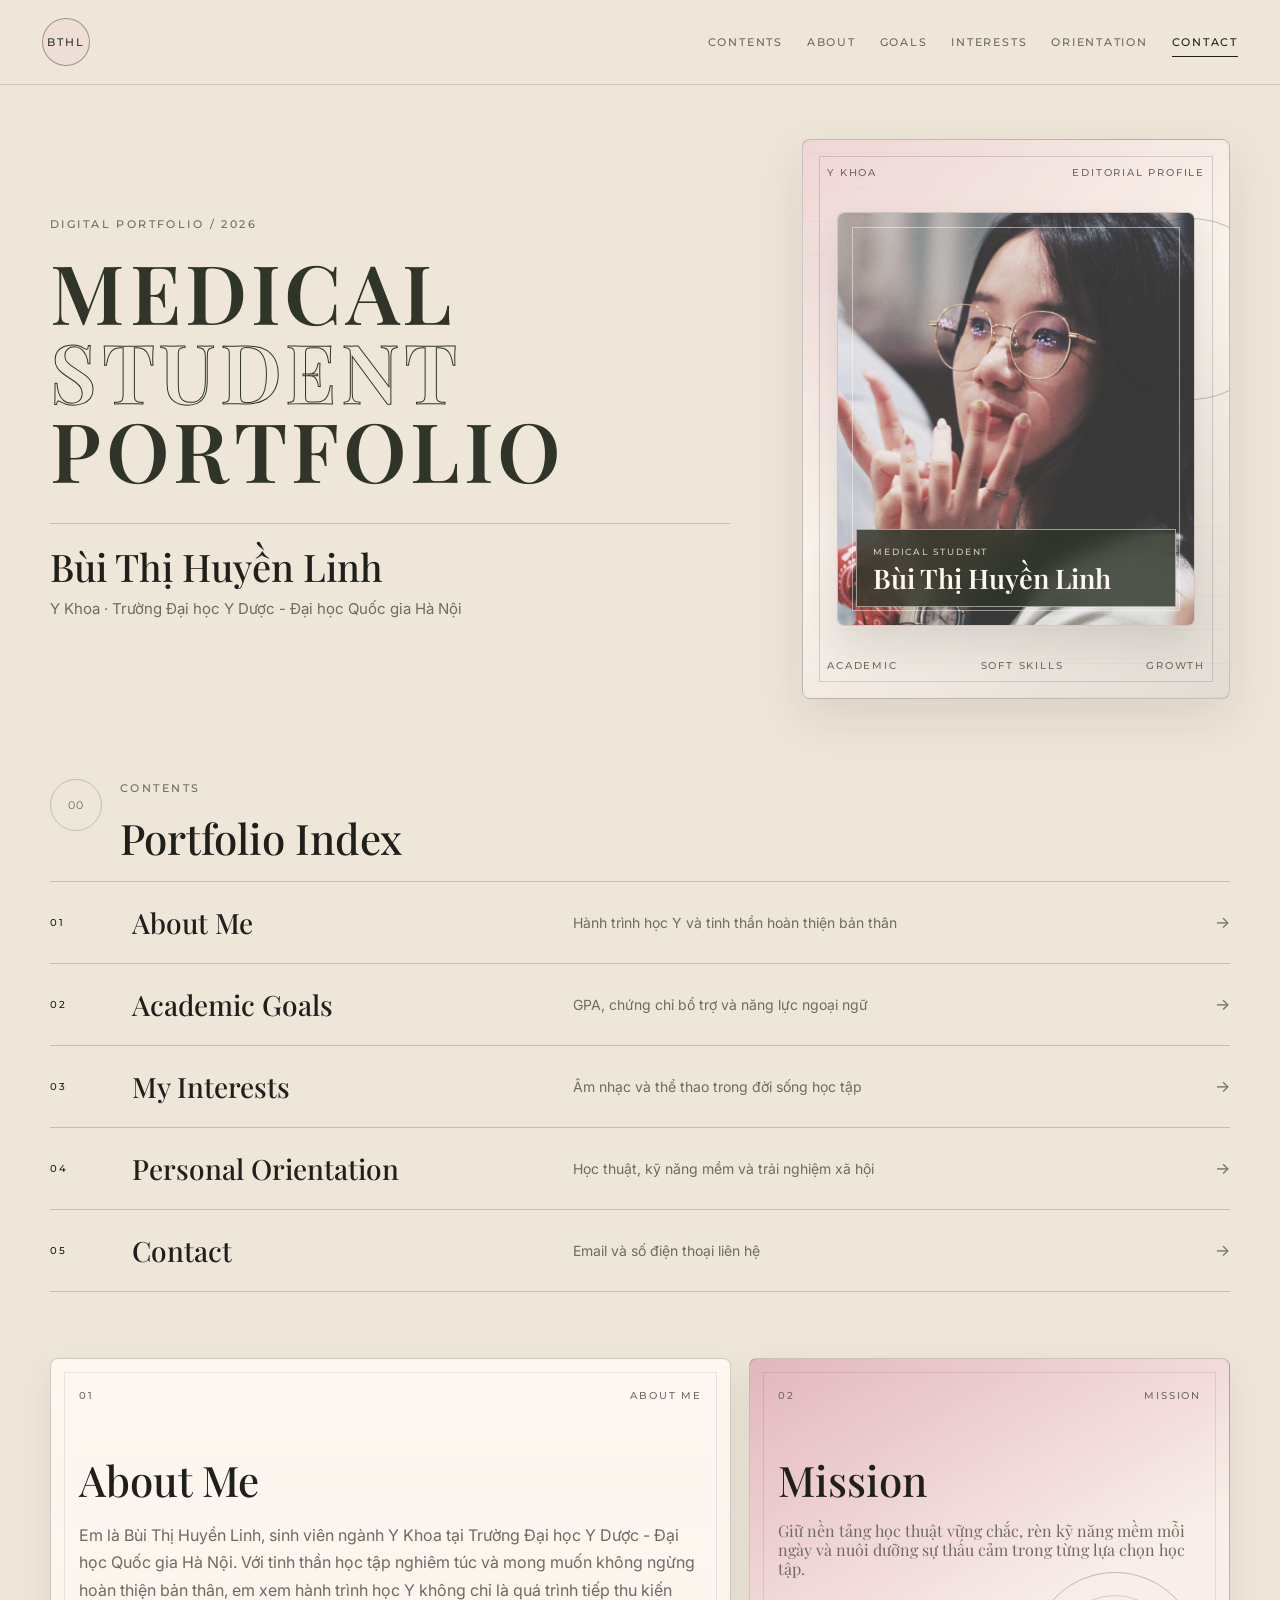
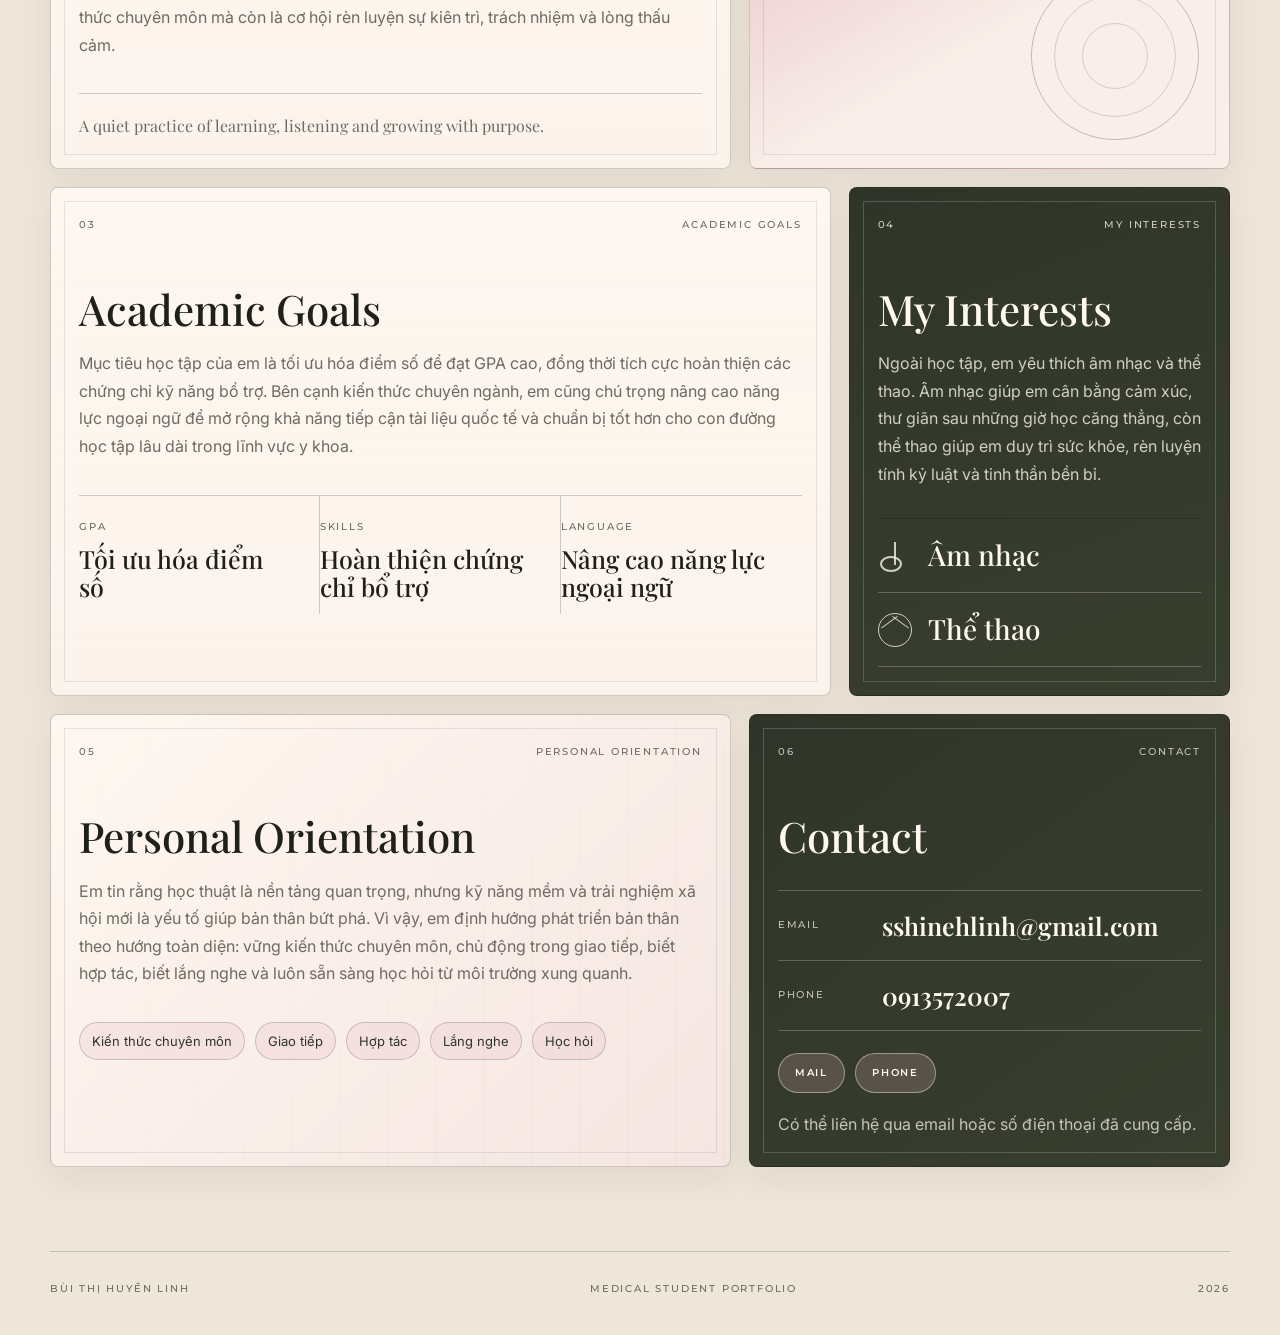
==== index.html @ b2418e61 "Initial portfolio" ====
<!DOCTYPE html>
<html lang="vi">
<head>
  <meta charset="UTF-8">
  <meta name="viewport" content="width=device-width, initial-scale=1.0">
  <meta name="description" content="Digital Portfolio của Bùi Thị Huyền Linh, sinh viên ngành Y Khoa tại Trường Đại học Y Dược - Đại học Quốc gia Hà Nội.">
  <title>Bùi Thị Huyền Linh | Medical Student Portfolio</title>
  <link rel="preconnect" href="https://fonts.googleapis.com">
  <link rel="preconnect" href="https://fonts.gstatic.com" crossorigin>
  <link href="https://fonts.googleapis.com/css2?family=Cormorant+Garamond:wght@400;500;600&family=Inter:wght@300;400;500;600&family=Montserrat:wght@300;400;500;600&family=Playfair+Display:wght@500;600;700&display=swap" rel="stylesheet">
  <link rel="stylesheet" href="style.css">
</head>
<body>
  <div class="progress-bar" id="progressBar" aria-hidden="true"></div>

  <header class="site-header" id="siteHeader">
    <a class="brand-mark" href="#top" aria-label="Về đầu trang">BTHL</a>
    <button class="menu-toggle" type="button" aria-expanded="false" aria-controls="siteNav" aria-label="Mở menu">
      <span></span>
      <span></span>
    </button>
    <nav class="site-nav" id="siteNav" aria-label="Điều hướng chính">
      <a href="#contents">Contents</a>
      <a href="#about">About</a>
      <a href="#goals">Goals</a>
      <a href="#interests">Interests</a>
      <a href="#orientation">Orientation</a>
      <a href="#contact">Contact</a>
    </nav>
  </header>

  <main id="top">
    <section class="hero section-shell" aria-labelledby="heroTitle">
      <div class="hero-copy reveal">
        <p class="eyebrow">Digital Portfolio / 2026</p>
        <h1 class="hero-title" id="heroTitle">
          <span>Medical</span>
          <span class="outline">Student</span>
          <span>Portfolio</span>
        </h1>
        <div class="hero-signature">
          <p>Bùi Thị Huyền Linh</p>
          <span>Y Khoa · Trường Đại học Y Dược - Đại học Quốc gia Hà Nội</span>
        </div>
      </div>

      <div class="hero-visual reveal">
        <div class="visual-frame">
          <div class="visual-topline">
            <span>Y KHOA</span>
            <span>EDITORIAL PROFILE</span>
          </div>
          <div class="avatar-window">
            <img src="./images/avatar-BuiThiHuyenLinh.jpg" alt="Avatar của Bùi Thị Huyền Linh">
            <div class="avatar-caption">
              <span>Medical Student</span>
              <strong>Bùi Thị Huyền Linh</strong>
            </div>
          </div>
          <div class="visual-footer">
            <span>academic</span>
            <span>soft skills</span>
            <span>growth</span>
          </div>
        </div>
      </div>
    </section>

    <section class="section-shell contents-section reveal" id="contents" aria-labelledby="contentsTitle">
      <div class="section-heading">
        <span class="section-number">00</span>
        <div>
          <p class="eyebrow">Contents</p>
          <h2 id="contentsTitle">Portfolio Index</h2>
        </div>
      </div>
      <div class="contents-list">
        <a class="content-row" href="#about">
          <span>01</span>
          <strong>About Me</strong>
          <small>Hành trình học Y và tinh thần hoàn thiện bản thân</small>
          <i aria-hidden="true">→</i>
        </a>
        <a class="content-row" href="#goals">
          <span>02</span>
          <strong>Academic Goals</strong>
          <small>GPA, chứng chỉ bổ trợ và năng lực ngoại ngữ</small>
          <i aria-hidden="true">→</i>
        </a>
        <a class="content-row" href="#interests">
          <span>03</span>
          <strong>My Interests</strong>
          <small>Âm nhạc và thể thao trong đời sống học tập</small>
          <i aria-hidden="true">→</i>
        </a>
        <a class="content-row" href="#orientation">
          <span>04</span>
          <strong>Personal Orientation</strong>
          <small>Học thuật, kỹ năng mềm và trải nghiệm xã hội</small>
          <i aria-hidden="true">→</i>
        </a>
        <a class="content-row" href="#contact">
          <span>05</span>
          <strong>Contact</strong>
          <small>Email và số điện thoại liên hệ</small>
          <i aria-hidden="true">→</i>
        </a>
      </div>
    </section>

    <section class="section-shell portfolio-grid" aria-label="Nội dung portfolio">
      <article class="poster-card span-7 reveal" id="about">
        <div class="card-meta">
          <span>01</span>
          <span>About Me</span>
        </div>
        <h2>About Me</h2>
        <p>Em là Bùi Thị Huyền Linh, sinh viên ngành Y Khoa tại Trường Đại học Y Dược - Đại học Quốc gia Hà Nội. Với tinh thần học tập nghiêm túc và mong muốn không ngừng hoàn thiện bản thân, em xem hành trình học Y không chỉ là quá trình tiếp thu kiến thức chuyên môn mà còn là cơ hội rèn luyện sự kiên trì, trách nhiệm và lòng thấu cảm.</p>
        <div class="fine-line"></div>
        <p class="soft-note">A quiet practice of learning, listening and growing with purpose.</p>
      </article>

      <article class="poster-card span-5 mission-card reveal" id="mission">
        <div class="card-meta">
          <span>02</span>
          <span>Mission</span>
        </div>
        <div class="line-art-circle" aria-hidden="true"></div>
        <h2>Mission</h2>
        <p class="mission-text">Giữ nền tảng học thuật vững chắc, rèn kỹ năng mềm mỗi ngày và nuôi dưỡng sự thấu cảm trong từng lựa chọn học tập.</p>
      </article>

      <article class="poster-card span-8 reveal" id="goals">
        <div class="card-meta">
          <span>03</span>
          <span>Academic Goals</span>
        </div>
        <h2>Academic Goals</h2>
        <p>Mục tiêu học tập của em là tối ưu hóa điểm số để đạt GPA cao, đồng thời tích cực hoàn thiện các chứng chỉ kỹ năng bổ trợ. Bên cạnh kiến thức chuyên ngành, em cũng chú trọng nâng cao năng lực ngoại ngữ để mở rộng khả năng tiếp cận tài liệu quốc tế và chuẩn bị tốt hơn cho con đường học tập lâu dài trong lĩnh vực y khoa.</p>
        <ul class="goal-list" aria-label="Các trọng tâm học tập">
          <li><span>GPA</span><strong>Tối ưu hóa điểm số</strong></li>
          <li><span>Skills</span><strong>Hoàn thiện chứng chỉ bổ trợ</strong></li>
          <li><span>Language</span><strong>Nâng cao năng lực ngoại ngữ</strong></li>
        </ul>
      </article>

      <article class="poster-card span-4 interests-card reveal" id="interests">
        <div class="card-meta">
          <span>04</span>
          <span>My Interests</span>
        </div>
        <h2>My Interests</h2>
        <p>Ngoài học tập, em yêu thích âm nhạc và thể thao. Âm nhạc giúp em cân bằng cảm xúc, thư giãn sau những giờ học căng thẳng, còn thể thao giúp em duy trì sức khỏe, rèn luyện tính kỷ luật và tinh thần bền bỉ.</p>
        <div class="interest-lines">
          <div class="interest-line">
            <span class="music-mark" aria-hidden="true"></span>
            <strong>Âm nhạc</strong>
          </div>
          <div class="interest-line">
            <span class="sport-mark" aria-hidden="true"></span>
            <strong>Thể thao</strong>
          </div>
        </div>
      </article>

      <article class="poster-card span-7 orientation-card reveal" id="orientation">
        <div class="card-meta">
          <span>05</span>
          <span>Personal Orientation</span>
        </div>
        <h2>Personal Orientation</h2>
        <p>Em tin rằng học thuật là nền tảng quan trọng, nhưng kỹ năng mềm và trải nghiệm xã hội mới là yếu tố giúp bản thân bứt phá. Vì vậy, em định hướng phát triển bản thân theo hướng toàn diện: vững kiến thức chuyên môn, chủ động trong giao tiếp, biết hợp tác, biết lắng nghe và luôn sẵn sàng học hỏi từ môi trường xung quanh.</p>
        <div class="orientation-tags" aria-label="Định hướng phát triển">
          <span>Kiến thức chuyên môn</span>
          <span>Giao tiếp</span>
          <span>Hợp tác</span>
          <span>Lắng nghe</span>
          <span>Học hỏi</span>
        </div>
      </article>

      <article class="poster-card span-5 contact-card reveal" id="contact">
        <div class="card-meta">
          <span>06</span>
          <span>Contact</span>
        </div>
        <h2>Contact</h2>
        <div class="contact-list">
          <div>
            <span>Email</span>
            <strong><a href="mailto:sshinehlinh@gmail.com">sshinehlinh@gmail.com</a></strong>
          </div>
          <div>
            <span>Phone</span>
            <strong><a href="tel:0913572007">0913572007</a></strong>
          </div>
        </div>
        <div class="contact-actions" aria-label="Nút liên hệ">
          <a href="mailto:sshinehlinh@gmail.com">Mail</a>
          <a href="tel:0913572007">Phone</a>
        </div>
        <p class="contact-note">Có thể liên hệ qua email hoặc số điện thoại đã cung cấp.</p>
      </article>
    </section>
  </main>

  <footer class="site-footer">
    <span>Bùi Thị Huyền Linh</span>
    <span>Medical Student Portfolio</span>
    <span id="year">2026</span>
  </footer>

  <script src="script.js"></script>
</body>
</html>
---- style.css ----
:root {
  --bg: #efe6da;
  --bg-soft: #f2eadf;
  --card: #fbf3ec;
  --paper: #fff8f1;
  --text: #1f1f1c;
  --muted: #6f6a62;
  --border: rgba(0, 0, 0, 0.18);
  --border-strong: rgba(0, 0, 0, 0.34);
  --pink: #d9a7b0;
  --pink-soft: #e3b6bf;
  --olive: #2f3529;
  --olive-soft: #3a402f;
  --cream-deep: #e6d6c6;
  --shadow: 0 18px 50px rgba(31, 31, 28, 0.1);
  --header-height: 76px;
}

* {
  box-sizing: border-box;
}

html {
  scroll-behavior: smooth;
}

body {
  margin: 0;
  min-width: 320px;
  background: var(--bg);
  color: var(--text);
  font-family: "Inter", Arial, sans-serif;
  line-height: 1.72;
  text-rendering: optimizeLegibility;
}

body.nav-open {
  overflow: hidden;
}

a {
  color: inherit;
  text-decoration: none;
}

button {
  font: inherit;
}

::selection {
  background: rgba(217, 167, 176, 0.42);
}

.progress-bar {
  position: fixed;
  top: 0;
  left: 0;
  z-index: 80;
  width: 0;
  height: 3px;
  background: var(--olive);
  transform-origin: left center;
}

.site-header {
  position: sticky;
  top: 0;
  z-index: 70;
  min-height: var(--header-height);
  display: flex;
  align-items: center;
  justify-content: space-between;
  gap: 24px;
  padding: 18px 42px;
  border-bottom: 1px solid rgba(0, 0, 0, 0.12);
  background: rgba(239, 230, 218, 0.88);
  backdrop-filter: blur(18px);
}

.brand-mark {
  width: 48px;
  height: 48px;
  display: inline-flex;
  align-items: center;
  justify-content: center;
  border: 1px solid var(--border-strong);
  border-radius: 50%;
  color: var(--olive);
  background: rgba(227, 182, 191, 0.18);
  font-family: "Montserrat", Arial, sans-serif;
  font-size: 11px;
  font-weight: 500;
  letter-spacing: 0.16em;
}

.site-nav {
  display: flex;
  align-items: center;
  gap: 24px;
  color: var(--muted);
  font-family: "Montserrat", Arial, sans-serif;
  font-size: 11px;
  font-weight: 500;
  letter-spacing: 0.16em;
  text-transform: uppercase;
}

.site-nav a {
  position: relative;
  padding: 8px 0;
}

.site-nav a::after {
  content: "";
  position: absolute;
  left: 0;
  right: 0;
  bottom: 2px;
  height: 1px;
  background: currentColor;
  transform: scaleX(0);
  transform-origin: right center;
  transition: transform 180ms ease;
}

.site-nav a:hover,
.site-nav a.is-active {
  color: var(--text);
}

.site-nav a:hover::after,
.site-nav a.is-active::after {
  transform: scaleX(1);
  transform-origin: left center;
}

.menu-toggle {
  display: none;
  width: 44px;
  height: 44px;
  align-items: center;
  justify-content: center;
  flex-direction: column;
  gap: 7px;
  border: 1px solid var(--border);
  border-radius: 50%;
  background: rgba(251, 243, 236, 0.78);
  color: var(--text);
  cursor: pointer;
}

.menu-toggle span {
  width: 18px;
  height: 1px;
  background: currentColor;
  transition: transform 180ms ease;
}

.menu-toggle[aria-expanded="true"] span:first-child {
  transform: translateY(4px) rotate(38deg);
}

.menu-toggle[aria-expanded="true"] span:last-child {
  transform: translateY(-4px) rotate(-38deg);
}

.section-shell {
  width: min(1180px, calc(100% - 48px));
  margin: 0 auto;
}

.hero {
  display: grid;
  grid-template-columns: minmax(0, 1.05fr) minmax(320px, 0.62fr);
  gap: 28px;
  align-items: center;
  padding: 54px 0 46px;
}

.hero-copy {
  min-width: 0;
}

.eyebrow {
  margin: 0 0 18px;
  color: var(--muted);
  font-family: "Montserrat", Arial, sans-serif;
  font-size: 11px;
  font-weight: 500;
  letter-spacing: 0.22em;
  text-transform: uppercase;
}

.hero-title {
  margin: 0;
  max-width: 850px;
  font-family: "Playfair Display", "Cormorant Garamond", Georgia, serif;
  font-size: 82px;
  font-weight: 600;
  line-height: 0.96;
  letter-spacing: 0.055em;
  text-transform: uppercase;
  color: var(--olive);
}

.hero-title span {
  display: block;
}

.hero-title .outline {
  color: transparent;
  -webkit-text-stroke: 1px var(--olive);
  text-stroke: 1px var(--olive);
}

.hero-signature {
  width: min(680px, 100%);
  margin-top: 34px;
  padding-top: 22px;
  border-top: 1px solid var(--border);
}

.hero-signature p {
  margin: 0 0 7px;
  font-family: "Playfair Display", "Cormorant Garamond", Georgia, serif;
  font-size: 38px;
  font-weight: 500;
  line-height: 1.12;
}

.hero-signature span {
  color: var(--muted);
  font-size: 15px;
}

.hero-visual {
  min-width: 0;
}

.visual-frame {
  position: relative;
  min-height: 560px;
  overflow: hidden;
  border: 1px solid var(--border);
  border-radius: 8px;
  background:
    linear-gradient(145deg, rgba(217, 167, 176, 0.38), rgba(251, 243, 236, 0.78) 48%, rgba(47, 53, 41, 0.12)),
    repeating-linear-gradient(0deg, rgba(31, 31, 28, 0.035), rgba(31, 31, 28, 0.035) 1px, transparent 1px, transparent 34px),
    var(--card);
  box-shadow: var(--shadow);
  transition: transform 220ms ease, box-shadow 220ms ease;
}

.visual-frame::before {
  content: "";
  position: absolute;
  inset: 16px;
  border: 1px solid rgba(31, 31, 28, 0.16);
  pointer-events: none;
}

.visual-frame::after {
  content: "";
  position: absolute;
  width: 180px;
  height: 180px;
  right: -52px;
  top: 78px;
  border: 1px solid rgba(47, 53, 41, 0.28);
  border-radius: 50%;
  pointer-events: none;
}

.visual-frame:hover {
  transform: translateY(-3px);
  box-shadow: 0 22px 58px rgba(38, 38, 38, 0.11);
}

.visual-topline,
.visual-footer {
  position: absolute;
  left: 24px;
  right: 24px;
  z-index: 2;
  display: flex;
  justify-content: space-between;
  gap: 16px;
  color: var(--muted);
  font-family: "Montserrat", Arial, sans-serif;
  font-size: 10px;
  font-weight: 500;
  letter-spacing: 0.18em;
  text-transform: uppercase;
}

.visual-topline {
  top: 24px;
}

.visual-footer {
  bottom: 24px;
}

.avatar-window {
  position: absolute;
  inset: 72px 34px;
  overflow: hidden;
  border: 1px solid var(--border);
  border-radius: 7px;
  background:
    linear-gradient(135deg, rgba(255, 248, 241, 0.94), rgba(227, 182, 191, 0.22)),
    var(--paper);
  box-shadow: 0 18px 40px rgba(31, 31, 28, 0.12);
}

.avatar-window::before {
  content: "";
  position: absolute;
  inset: 14px;
  z-index: 2;
  border: 1px solid rgba(255, 248, 241, 0.5);
  pointer-events: none;
}

.avatar-window img {
  position: absolute;
  inset: 0;
  width: 100%;
  height: 100%;
  object-fit: cover;
  filter: saturate(0.9) contrast(0.98);
  transform: scale(1.01);
  transition: transform 420ms ease, filter 420ms ease;
}

.visual-frame:hover .avatar-window img {
  transform: scale(1.045);
  filter: saturate(0.98) contrast(1);
}

.avatar-caption {
  position: absolute;
  left: 18px;
  right: 18px;
  bottom: 18px;
  z-index: 3;
  display: grid;
  gap: 4px;
  padding: 14px 16px;
  border: 1px solid rgba(255, 248, 241, 0.52);
  background: rgba(47, 53, 41, 0.82);
  color: var(--paper);
  backdrop-filter: blur(10px);
}

.avatar-caption span {
  font-family: "Montserrat", Arial, sans-serif;
  font-size: 9px;
  font-weight: 500;
  letter-spacing: 0.2em;
  text-transform: uppercase;
  color: rgba(255, 248, 241, 0.76);
}

.avatar-caption strong {
  font-family: "Playfair Display", "Cormorant Garamond", Georgia, serif;
  font-size: 27px;
  font-weight: 600;
  line-height: 1.05;
}

.contents-section {
  padding: 34px 0 18px;
}

.section-heading {
  display: flex;
  align-items: flex-start;
  gap: 18px;
  margin-bottom: 20px;
}

.section-number {
  display: inline-flex;
  width: 52px;
  height: 52px;
  align-items: center;
  justify-content: center;
  border: 1px solid var(--border);
  border-radius: 50%;
  color: var(--muted);
  font-family: "Montserrat", Arial, sans-serif;
  font-size: 11px;
  letter-spacing: 0.12em;
}

.section-heading h2,
.poster-card h2 {
  margin: 0;
  font-family: "Playfair Display", "Cormorant Garamond", Georgia, serif;
  font-size: 42px;
  font-weight: 500;
  line-height: 1.08;
}

.contents-list {
  display: grid;
  border-top: 1px solid var(--border);
}

.content-row {
  display: grid;
  grid-template-columns: 64px minmax(160px, 0.7fr) minmax(0, 1fr) 34px;
  gap: 18px;
  align-items: center;
  min-height: 82px;
  padding: 18px 0;
  border-bottom: 1px solid var(--border);
  transition: padding-left 180ms ease, color 180ms ease;
}

.content-row:hover {
  padding-left: 8px;
  color: var(--muted);
}

.content-row span,
.card-meta,
.goal-list span,
.contact-list span {
  font-family: "Montserrat", Arial, sans-serif;
  font-size: 10px;
  font-weight: 500;
  letter-spacing: 0.18em;
  text-transform: uppercase;
}

.content-row strong {
  font-family: "Playfair Display", "Cormorant Garamond", Georgia, serif;
  font-size: 28px;
  font-weight: 500;
  line-height: 1.05;
}

.content-row small {
  color: var(--muted);
  font-size: 14px;
}

.content-row i {
  font-style: normal;
  color: var(--muted);
  text-align: right;
}

.portfolio-grid {
  display: grid;
  grid-template-columns: repeat(12, minmax(0, 1fr));
  gap: 18px;
  padding: 48px 0 84px;
}

.poster-card {
  position: relative;
  min-width: 0;
  min-height: 410px;
  padding: 28px;
  overflow: hidden;
  border: 1px solid var(--border);
  border-radius: 8px;
  background:
    linear-gradient(180deg, rgba(255, 248, 241, 0.82), rgba(251, 243, 236, 0.96)),
    var(--card);
  box-shadow: 0 12px 34px rgba(31, 31, 28, 0.07);
  transition: transform 220ms ease, box-shadow 220ms ease, border-color 220ms ease;
}

.poster-card:hover {
  transform: translateY(-3px);
  border-color: var(--border-strong);
  box-shadow: var(--shadow);
}

.poster-card::before {
  content: "";
  position: absolute;
  inset: 13px;
  border: 1px solid rgba(0, 0, 0, 0.09);
  pointer-events: none;
}

.span-4 {
  grid-column: span 4;
}

.span-5 {
  grid-column: span 5;
}

.span-7 {
  grid-column: span 7;
}

.span-8 {
  grid-column: span 8;
}

.card-meta {
  position: relative;
  z-index: 1;
  display: flex;
  justify-content: space-between;
  gap: 16px;
  margin-bottom: 54px;
  color: var(--muted);
}

.poster-card h2,
.poster-card p,
.poster-card ul,
.poster-card .interest-lines,
.poster-card .contact-list,
.poster-card .orientation-tags,
.poster-card .fine-line,
.poster-card .soft-note {
  position: relative;
  z-index: 1;
}

.poster-card p {
  max-width: 760px;
  margin: 18px 0 0;
  color: var(--muted);
  font-size: 16px;
}

.fine-line {
  width: 100%;
  height: 1px;
  margin: 34px 0 0;
  background: var(--border);
}

.soft-note {
  font-family: "Playfair Display", "Cormorant Garamond", Georgia, serif;
  font-size: 28px;
  color: var(--text);
}

.mission-card {
  background:
    linear-gradient(150deg, rgba(227, 182, 191, 0.68), rgba(251, 243, 236, 0.92) 62%),
    var(--pink-soft);
}

.mission-text {
  font-family: "Playfair Display", "Cormorant Garamond", Georgia, serif;
  font-size: 33px;
  line-height: 1.18;
  color: var(--text);
}

.line-art-circle {
  position: absolute;
  right: 30px;
  bottom: 28px;
  width: 168px;
  height: 168px;
  border: 1px solid rgba(47, 53, 41, 0.28);
  border-radius: 50%;
}

.line-art-circle::before,
.line-art-circle::after {
  content: "";
  position: absolute;
  border: 1px solid rgba(47, 53, 41, 0.18);
  border-radius: 50%;
}

.line-art-circle::before {
  inset: 22px;
}

.line-art-circle::after {
  inset: 50px;
}

.goal-list {
  display: grid;
  grid-template-columns: repeat(3, minmax(0, 1fr));
  gap: 0;
  margin: 34px 0 0;
  padding: 0;
  border-top: 1px solid var(--border);
  list-style: none;
}

.goal-list li {
  min-height: 118px;
  padding: 22px 18px 10px 0;
  border-right: 1px solid var(--border);
}

.goal-list li:last-child {
  border-right: 0;
}

.goal-list span {
  display: block;
  margin-bottom: 10px;
  color: var(--muted);
}

.goal-list strong {
  display: block;
  max-width: 210px;
  font-family: "Playfair Display", "Cormorant Garamond", Georgia, serif;
  font-size: 25px;
  font-weight: 500;
  line-height: 1.12;
}

.interests-card {
  background:
    linear-gradient(160deg, rgba(47, 53, 41, 0.94), rgba(58, 64, 47, 0.86)),
    var(--olive);
  color: var(--paper);
}

.interests-card .card-meta,
.interests-card p,
.interests-card .interest-line {
  color: rgba(255, 248, 241, 0.78);
}

.interests-card h2,
.interests-card .interest-line strong {
  color: var(--paper);
}

.interests-card::before,
.contact-card::before {
  border-color: rgba(255, 248, 241, 0.18);
}

.interest-lines {
  margin-top: 30px;
  border-top: 1px solid var(--border);
}

.interest-line {
  min-height: 74px;
  display: flex;
  align-items: center;
  gap: 16px;
  border-bottom: 1px solid rgba(255, 248, 241, 0.24);
}

.interest-line strong {
  font-family: "Playfair Display", "Cormorant Garamond", Georgia, serif;
  font-size: 28px;
  font-weight: 500;
}

.music-mark,
.sport-mark {
  position: relative;
  flex: 0 0 auto;
  width: 34px;
  height: 34px;
}

.music-mark::before {
  content: "";
  position: absolute;
  left: 16px;
  top: 3px;
  width: 2px;
  height: 23px;
  background: currentColor;
}

.music-mark::after {
  content: "";
  position: absolute;
  left: 2px;
  bottom: 1px;
  width: 18px;
  height: 12px;
  border: 2px solid currentColor;
  border-radius: 50%;
}

.sport-mark {
  border: 1px solid currentColor;
  border-radius: 50%;
}

.sport-mark::before,
.sport-mark::after {
  content: "";
  position: absolute;
  inset: 6px;
  border-top: 1px solid currentColor;
  transform: rotate(36deg);
}

.sport-mark::after {
  transform: rotate(-36deg);
}

.orientation-card {
  background:
    linear-gradient(135deg, rgba(255, 248, 241, 0.88), rgba(217, 167, 176, 0.18)),
    repeating-linear-gradient(90deg, rgba(31, 31, 28, 0.03), rgba(31, 31, 28, 0.03) 1px, transparent 1px, transparent 48px),
    var(--card);
}

.orientation-tags {
  display: flex;
  flex-wrap: wrap;
  gap: 10px;
  margin-top: 34px;
}

.orientation-tags span {
  display: inline-flex;
  min-height: 38px;
  align-items: center;
  padding: 7px 12px;
  border: 1px solid var(--border);
  border-radius: 999px;
  color: var(--olive);
  font-size: 13px;
  background: rgba(227, 182, 191, 0.22);
}

.contact-card {
  min-height: 330px;
  background:
    linear-gradient(145deg, rgba(47, 53, 41, 0.96), rgba(58, 64, 47, 0.88)),
    var(--olive);
  color: var(--paper);
}

.contact-list {
  margin-top: 30px;
  border-top: 1px solid rgba(255, 248, 241, 0.24);
}

.contact-list div {
  display: grid;
  grid-template-columns: 90px minmax(0, 1fr);
  gap: 14px;
  align-items: center;
  min-height: 70px;
  border-bottom: 1px solid rgba(255, 248, 241, 0.24);
}

.contact-card .card-meta,
.contact-list span,
.contact-card p {
  color: rgba(255, 248, 241, 0.72);
}

.contact-card h2,
.contact-list strong {
  color: var(--paper);
}

.contact-list strong {
  overflow-wrap: anywhere;
  font-family: "Playfair Display", "Cormorant Garamond", Georgia, serif;
  font-size: 25px;
  font-weight: 600;
}

.contact-list a:hover {
  color: var(--pink-soft);
}

.contact-actions {
  position: relative;
  z-index: 1;
  display: flex;
  flex-wrap: wrap;
  gap: 10px;
  margin-top: 22px;
}

.contact-actions a {
  min-height: 40px;
  display: inline-flex;
  align-items: center;
  justify-content: center;
  padding: 9px 16px;
  border: 1px solid rgba(255, 248, 241, 0.42);
  border-radius: 999px;
  background: rgba(217, 167, 176, 0.22);
  color: var(--paper);
  font-family: "Montserrat", Arial, sans-serif;
  font-size: 10px;
  font-weight: 600;
  letter-spacing: 0.18em;
  text-transform: uppercase;
  transition: transform 180ms ease, background 180ms ease;
}

.contact-actions a:hover {
  transform: translateY(-2px);
  background: rgba(217, 167, 176, 0.38);
}

.contact-note {
  font-size: 14px;
}

.site-footer {
  width: min(1180px, calc(100% - 48px));
  margin: 0 auto;
  padding: 28px 0 38px;
  display: flex;
  justify-content: space-between;
  gap: 18px;
  border-top: 1px solid var(--border);
  color: var(--muted);
  font-family: "Montserrat", Arial, sans-serif;
  font-size: 10px;
  font-weight: 500;
  letter-spacing: 0.18em;
  text-transform: uppercase;
}

.reveal {
  opacity: 1;
  transform: none;
}

.reveal.is-visible {
  opacity: 1;
  transform: translateY(0);
  transition: opacity 520ms ease, transform 520ms ease;
}

@media (max-width: 1040px) {
  .site-header {
    padding: 16px 28px;
  }

  .site-nav {
    gap: 16px;
    font-size: 10px;
  }

  .hero {
    grid-template-columns: 1fr;
    min-height: auto;
    padding-top: 44px;
  }

  .hero-title {
    font-size: 64px;
    letter-spacing: 0.13em;
  }

  .visual-frame {
    min-height: 430px;
  }

  .avatar-window {
    inset: 66px 28px;
  }

  .span-4,
  .span-5,
  .span-7,
  .span-8 {
    grid-column: span 12;
  }
}

@media (max-width: 780px) {
  :root {
    --header-height: 70px;
  }

  body {
    background-size: 48px 48px, 48px 48px, auto;
  }

  .site-header {
    padding: 13px 20px;
  }

  .menu-toggle {
    display: inline-flex;
  }

  .site-nav {
    position: fixed;
    top: var(--header-height);
    left: 16px;
    right: 16px;
    display: grid;
    gap: 0;
    padding: 10px 18px;
    border: 1px solid var(--border);
    border-radius: 6px;
    background: rgba(250, 248, 242, 0.98);
    box-shadow: var(--shadow);
    opacity: 0;
    pointer-events: none;
    transform: translateY(-8px);
    transition: opacity 180ms ease, transform 180ms ease;
  }

  .site-nav.is-open {
    opacity: 1;
    pointer-events: auto;
    transform: translateY(0);
  }

  .site-nav a {
    padding: 14px 0;
    border-bottom: 1px solid rgba(0, 0, 0, 0.1);
  }

  .site-nav a:last-child {
    border-bottom: 0;
  }

  .section-shell,
  .site-footer {
    width: min(100% - 32px, 680px);
  }

  .hero {
    padding: 34px 0 34px;
  }

  .hero-title {
    font-size: 46px;
    line-height: 1.02;
    letter-spacing: 0.1em;
  }

  .hero-signature p {
    font-size: 31px;
  }

  .hero-signature span {
    font-size: 14px;
  }

  .visual-frame {
    min-height: 390px;
  }

  .visual-topline,
  .visual-footer {
    left: 18px;
    right: 18px;
    font-size: 9px;
  }

  .avatar-window {
    inset: 62px 18px;
  }

  .content-row {
    grid-template-columns: 48px minmax(0, 1fr) 28px;
    gap: 12px;
  }

  .content-row small {
    grid-column: 2 / 4;
  }

  .portfolio-grid {
    padding: 34px 0 64px;
  }

  .poster-card {
    min-height: auto;
    padding: 24px;
  }

  .card-meta {
    margin-bottom: 38px;
  }

  .section-heading h2,
  .poster-card h2 {
    font-size: 36px;
  }

  .mission-text {
    font-size: 29px;
  }

  .goal-list {
    grid-template-columns: 1fr;
  }

  .goal-list li {
    min-height: 94px;
    border-right: 0;
    border-bottom: 1px solid var(--border);
  }

  .goal-list li:last-child {
    border-bottom: 0;
  }

  .site-footer {
    flex-direction: column;
  }
}

@media (max-width: 430px) {
  .brand-mark {
    width: 44px;
    height: 44px;
    font-size: 10px;
  }

  .hero-title {
    font-size: 34px;
    letter-spacing: 0.08em;
  }

  .hero-signature p {
    font-size: 27px;
  }

  .visual-frame {
    min-height: 330px;
  }

  .visual-footer {
    flex-wrap: wrap;
  }

  .avatar-window {
    inset: 58px 14px;
  }

  .section-heading {
    gap: 12px;
  }

  .section-number {
    width: 44px;
    height: 44px;
    font-size: 10px;
  }

  .content-row strong {
    font-size: 25px;
  }

  .poster-card p {
    font-size: 15px;
  }

  .contact-list div {
    grid-template-columns: 1fr;
    gap: 4px;
    padding: 12px 0;
  }
}

@media (prefers-reduced-motion: reduce) {
  html {
    scroll-behavior: auto;
  }

  *,
  *::before,
  *::after {
    transition-duration: 0.01ms !important;
    animation-duration: 0.01ms !important;
    animation-iteration-count: 1 !important;
  }

  .reveal {
    opacity: 1;
    transform: none;
  }
}
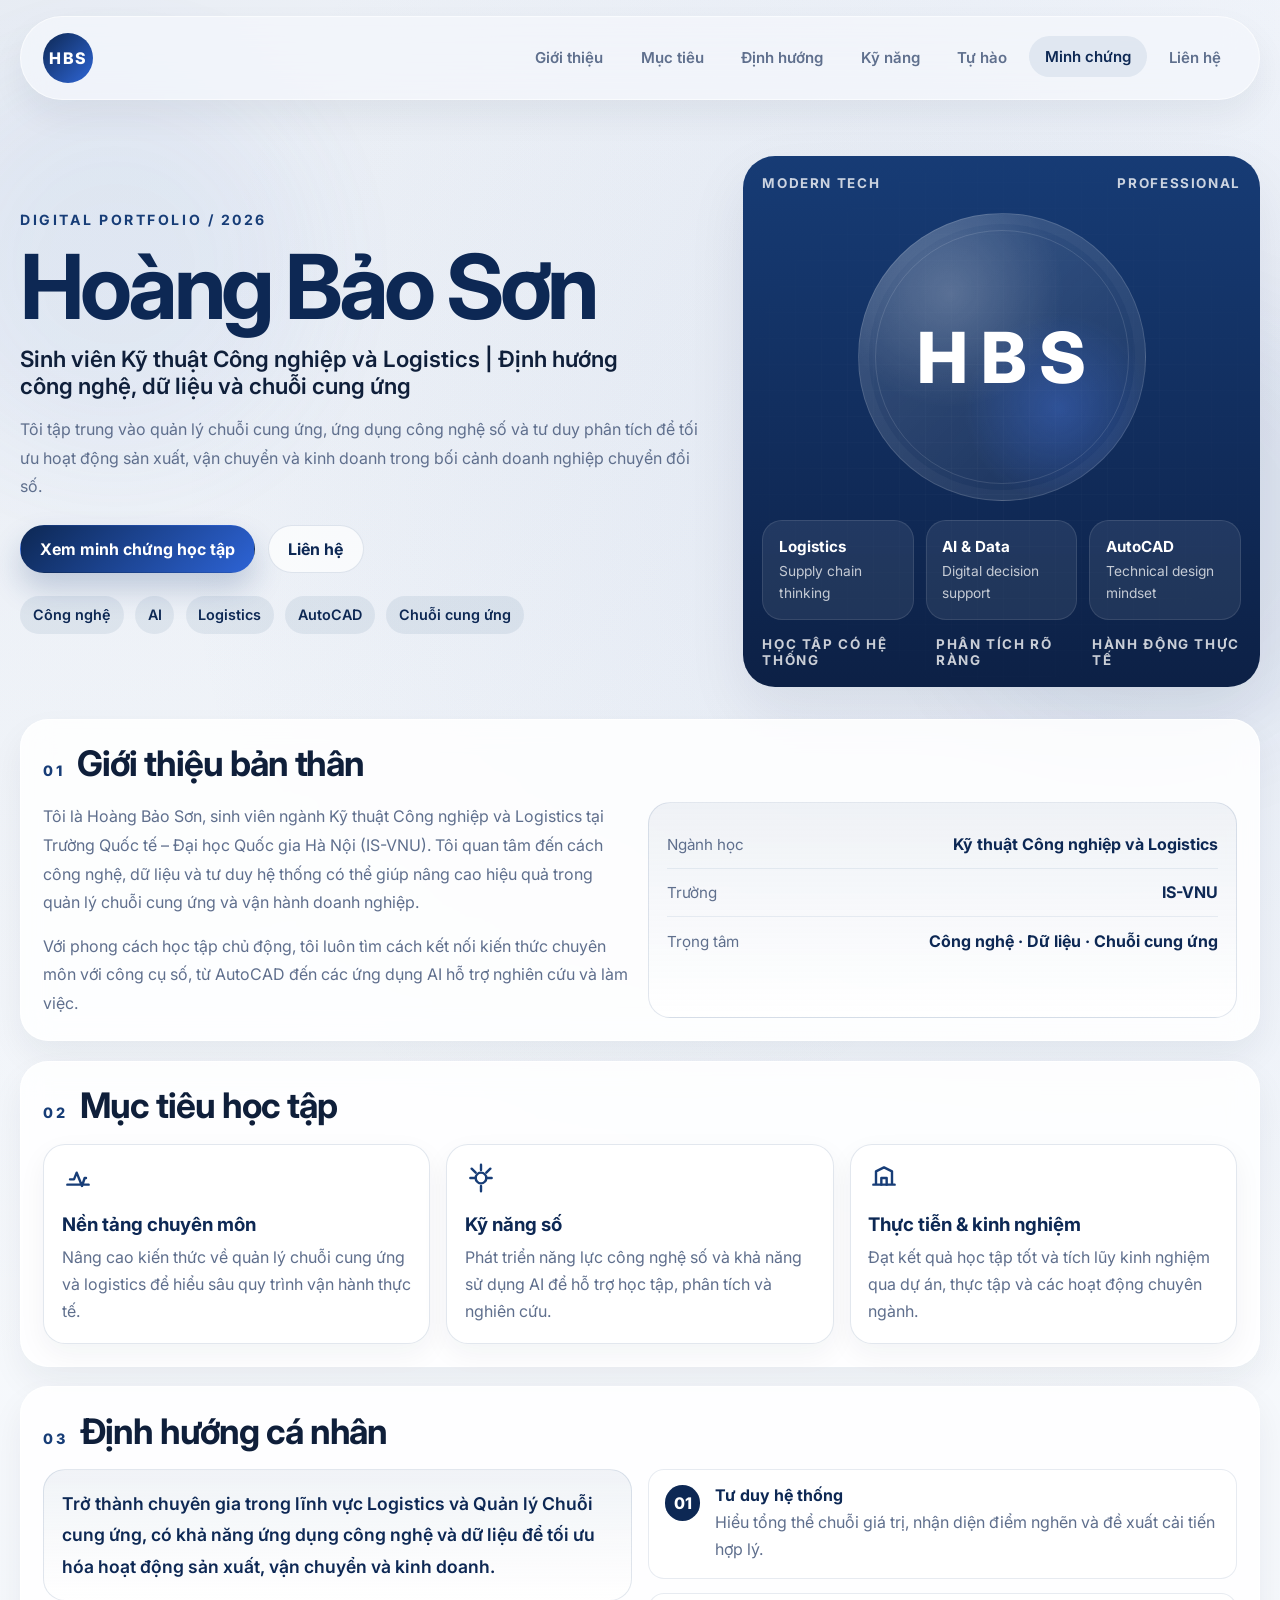
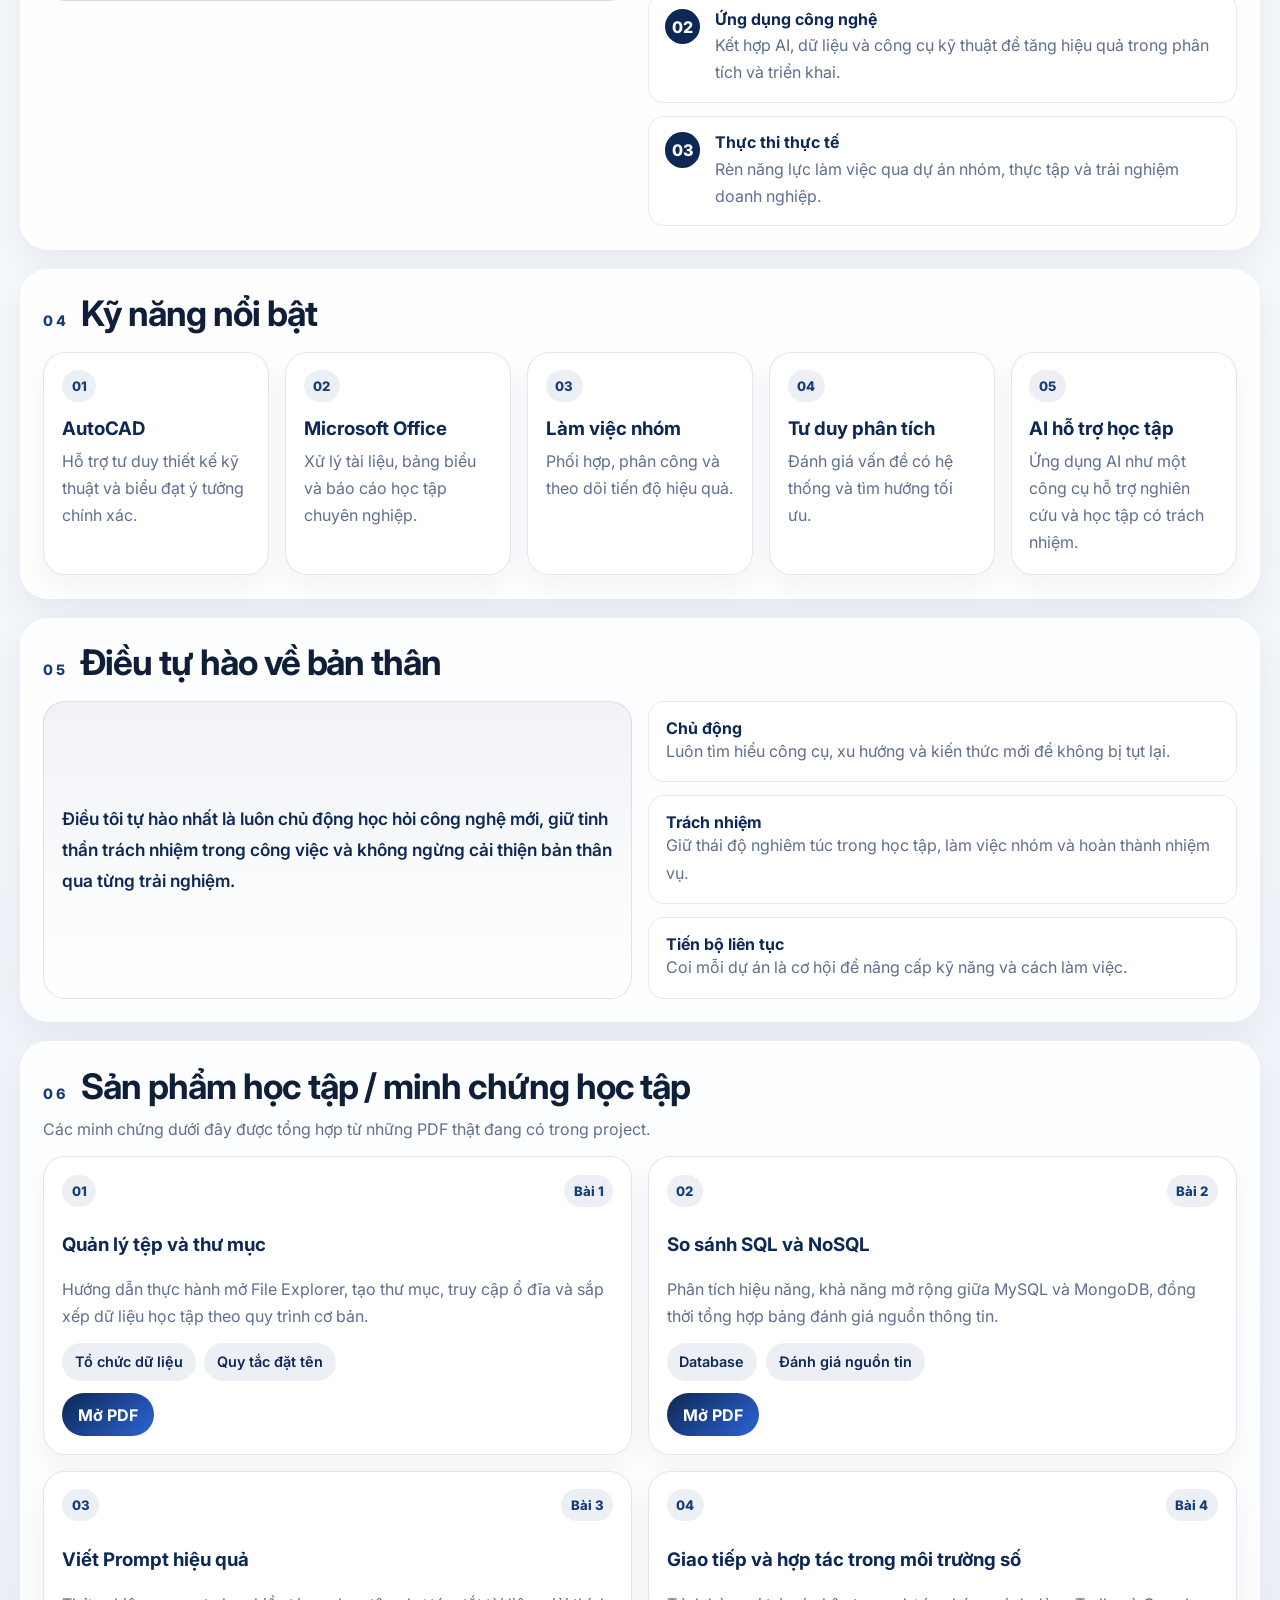
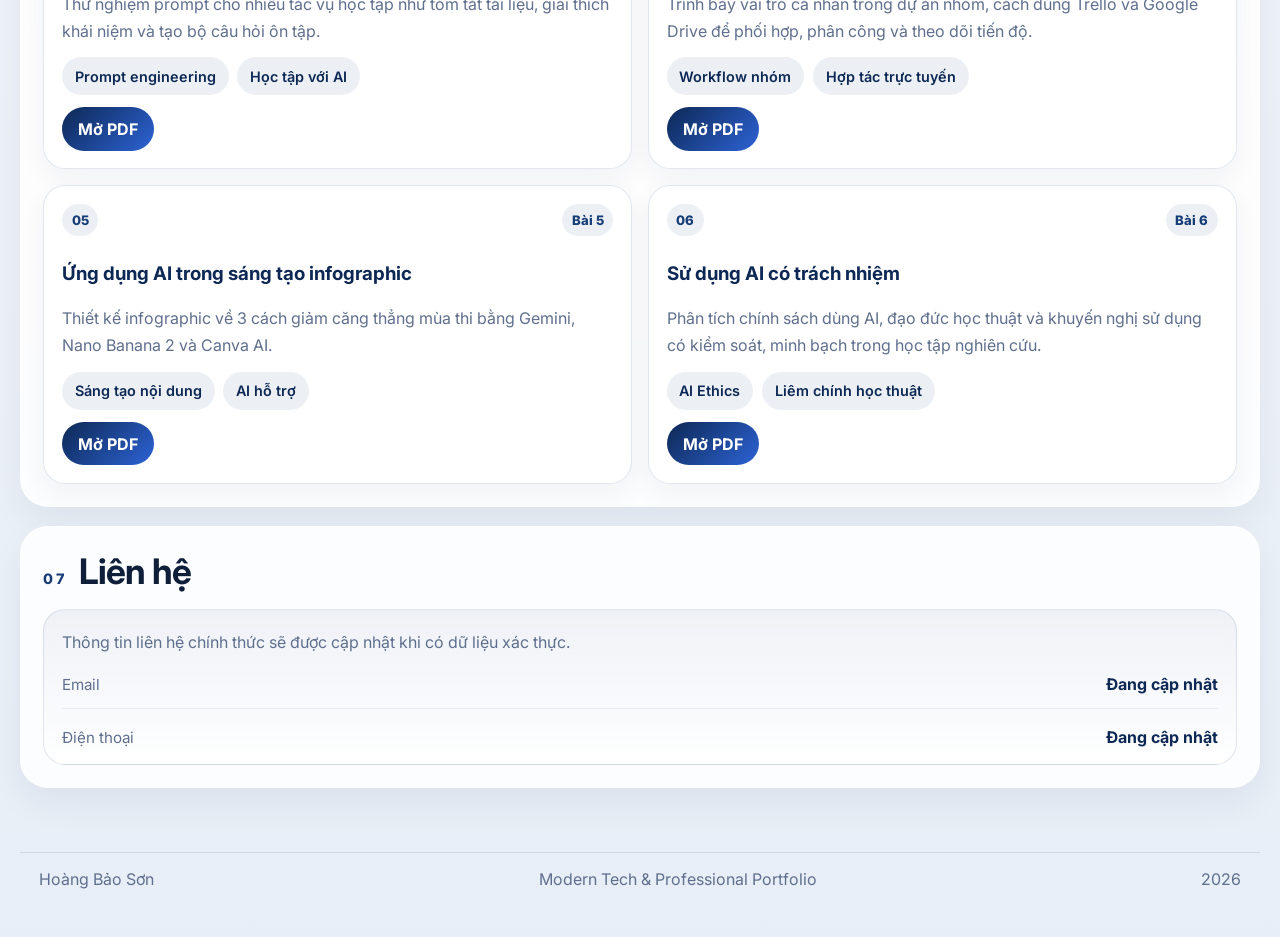
==== commit cd76c610: "Update portfolio for Hoang Son Co-authored-by: Copilot <223556219+Copilot@users.noreply.github.com>" ====
--- a/index.html
+++ b/index.html
@@ -3,29 +3,32 @@
 <head>
   <meta charset="UTF-8">
   <meta name="viewport" content="width=device-width, initial-scale=1.0">
-  <meta name="description" content="Digital Portfolio của Bùi Thị Huyền Linh, sinh viên ngành Y Khoa tại Trường Đại học Y Dược - Đại học Quốc gia Hà Nội.">
-  <title>Bùi Thị Huyền Linh | Medical Student Portfolio</title>
+  <meta name="description" content="Portfolio cá nhân của Hoàng Bảo Sơn, sinh viên Kỹ thuật Công nghiệp và Logistics tại Trường Quốc tế – Đại học Quốc gia Hà Nội (IS-VNU).">
+  <title>Hoàng Bảo Sơn | Modern Tech Portfolio</title>
   <link rel="preconnect" href="https://fonts.googleapis.com">
   <link rel="preconnect" href="https://fonts.gstatic.com" crossorigin>
-  <link href="https://fonts.googleapis.com/css2?family=Cormorant+Garamond:wght@400;500;600&family=Inter:wght@300;400;500;600&family=Montserrat:wght@300;400;500;600&family=Playfair+Display:wght@500;600;700&display=swap" rel="stylesheet">
+  <link href="https://fonts.googleapis.com/css2?family=Inter:wght@400;500;600;700;800&display=swap" rel="stylesheet">
   <link rel="stylesheet" href="style.css">
 </head>
 <body>
   <div class="progress-bar" id="progressBar" aria-hidden="true"></div>
-
-  <header class="site-header" id="siteHeader">
-    <a class="brand-mark" href="#top" aria-label="Về đầu trang">BTHL</a>
+  <div class="ambient ambient-one" aria-hidden="true"></div>
+  <div class="ambient ambient-two" aria-hidden="true"></div>
+
+  <header class="site-header">
+    <a class="brand-mark" href="#top" aria-label="Về đầu trang">HBS</a>
     <button class="menu-toggle" type="button" aria-expanded="false" aria-controls="siteNav" aria-label="Mở menu">
       <span></span>
       <span></span>
     </button>
     <nav class="site-nav" id="siteNav" aria-label="Điều hướng chính">
-      <a href="#contents">Contents</a>
-      <a href="#about">About</a>
-      <a href="#goals">Goals</a>
-      <a href="#interests">Interests</a>
-      <a href="#orientation">Orientation</a>
-      <a href="#contact">Contact</a>
+      <a href="#about">Giới thiệu</a>
+      <a href="#goals">Mục tiêu</a>
+      <a href="#orientation">Định hướng</a>
+      <a href="#skills">Kỹ năng</a>
+      <a href="#pride">Tự hào</a>
+      <a href="#evidence">Minh chứng</a>
+      <a href="#contact">Liên hệ</a>
     </nav>
   </header>
 
@@ -33,180 +36,300 @@
     <section class="hero section-shell" aria-labelledby="heroTitle">
       <div class="hero-copy reveal">
         <p class="eyebrow">Digital Portfolio / 2026</p>
-        <h1 class="hero-title" id="heroTitle">
-          <span>Medical</span>
-          <span class="outline">Student</span>
-          <span>Portfolio</span>
-        </h1>
-        <div class="hero-signature">
-          <p>Bùi Thị Huyền Linh</p>
-          <span>Y Khoa · Trường Đại học Y Dược - Đại học Quốc gia Hà Nội</span>
+        <h1 class="hero-title" id="heroTitle">Hoàng Bảo Sơn</h1>
+        <p class="hero-subtitle">Sinh viên Kỹ thuật Công nghiệp và Logistics | Định hướng công nghệ, dữ liệu và chuỗi cung ứng</p>
+        <p class="hero-description">
+          Tôi tập trung vào quản lý chuỗi cung ứng, ứng dụng công nghệ số và tư duy phân tích để tối ưu hoạt động sản xuất, vận chuyển và kinh doanh trong bối cảnh doanh nghiệp chuyển đổi số.
+        </p>
+        <div class="hero-actions">
+          <a class="button button-primary" href="#evidence">Xem minh chứng học tập</a>
+          <a class="button button-ghost" href="#contact">Liên hệ</a>
+        </div>
+        <div class="hero-chips" aria-label="Sở thích và trọng tâm">
+          <span>Công nghệ</span>
+          <span>AI</span>
+          <span>Logistics</span>
+          <span>AutoCAD</span>
+          <span>Chuỗi cung ứng</span>
         </div>
       </div>
 
-      <div class="hero-visual reveal">
-        <div class="visual-frame">
-          <div class="visual-topline">
-            <span>Y KHOA</span>
-            <span>EDITORIAL PROFILE</span>
-          </div>
-          <div class="avatar-window">
-            <img src="./images/avatar-BuiThiHuyenLinh.jpg" alt="Avatar của Bùi Thị Huyền Linh">
-            <div class="avatar-caption">
-              <span>Medical Student</span>
-              <strong>Bùi Thị Huyền Linh</strong>
-            </div>
-          </div>
-          <div class="visual-footer">
-            <span>academic</span>
-            <span>soft skills</span>
-            <span>growth</span>
+      <div class="hero-visual reveal" aria-hidden="true">
+        <div class="hero-card">
+          <div class="hero-card-top">
+            <span>Modern Tech</span>
+            <span>Professional</span>
+          </div>
+          <div class="hero-orb">
+            <span>HBS</span>
+          </div>
+          <div class="hero-panel-grid">
+            <div class="hero-panel">
+              <strong>Logistics</strong>
+              <span>Supply chain thinking</span>
+            </div>
+            <div class="hero-panel">
+              <strong>AI & Data</strong>
+              <span>Digital decision support</span>
+            </div>
+            <div class="hero-panel">
+              <strong>AutoCAD</strong>
+              <span>Technical design mindset</span>
+            </div>
+          </div>
+          <div class="hero-card-bottom">
+            <span>Học tập có hệ thống</span>
+            <span>Phân tích rõ ràng</span>
+            <span>Hành động thực tế</span>
           </div>
         </div>
       </div>
     </section>
 
-    <section class="section-shell contents-section reveal" id="contents" aria-labelledby="contentsTitle">
-      <div class="section-heading">
-        <span class="section-number">00</span>
-        <div>
-          <p class="eyebrow">Contents</p>
-          <h2 id="contentsTitle">Portfolio Index</h2>
-        </div>
-      </div>
-      <div class="contents-list">
-        <a class="content-row" href="#about">
-          <span>01</span>
-          <strong>About Me</strong>
-          <small>Hành trình học Y và tinh thần hoàn thiện bản thân</small>
-          <i aria-hidden="true">→</i>
-        </a>
-        <a class="content-row" href="#goals">
-          <span>02</span>
-          <strong>Academic Goals</strong>
-          <small>GPA, chứng chỉ bổ trợ và năng lực ngoại ngữ</small>
-          <i aria-hidden="true">→</i>
-        </a>
-        <a class="content-row" href="#interests">
-          <span>03</span>
-          <strong>My Interests</strong>
-          <small>Âm nhạc và thể thao trong đời sống học tập</small>
-          <i aria-hidden="true">→</i>
-        </a>
-        <a class="content-row" href="#orientation">
-          <span>04</span>
-          <strong>Personal Orientation</strong>
-          <small>Học thuật, kỹ năng mềm và trải nghiệm xã hội</small>
-          <i aria-hidden="true">→</i>
-        </a>
-        <a class="content-row" href="#contact">
-          <span>05</span>
-          <strong>Contact</strong>
-          <small>Email và số điện thoại liên hệ</small>
-          <i aria-hidden="true">→</i>
-        </a>
-      </div>
-    </section>
-
-    <section class="section-shell portfolio-grid" aria-label="Nội dung portfolio">
-      <article class="poster-card span-7 reveal" id="about">
-        <div class="card-meta">
-          <span>01</span>
-          <span>About Me</span>
-        </div>
-        <h2>About Me</h2>
-        <p>Em là Bùi Thị Huyền Linh, sinh viên ngành Y Khoa tại Trường Đại học Y Dược - Đại học Quốc gia Hà Nội. Với tinh thần học tập nghiêm túc và mong muốn không ngừng hoàn thiện bản thân, em xem hành trình học Y không chỉ là quá trình tiếp thu kiến thức chuyên môn mà còn là cơ hội rèn luyện sự kiên trì, trách nhiệm và lòng thấu cảm.</p>
-        <div class="fine-line"></div>
-        <p class="soft-note">A quiet practice of learning, listening and growing with purpose.</p>
-      </article>
-
-      <article class="poster-card span-5 mission-card reveal" id="mission">
-        <div class="card-meta">
-          <span>02</span>
-          <span>Mission</span>
-        </div>
-        <div class="line-art-circle" aria-hidden="true"></div>
-        <h2>Mission</h2>
-        <p class="mission-text">Giữ nền tảng học thuật vững chắc, rèn kỹ năng mềm mỗi ngày và nuôi dưỡng sự thấu cảm trong từng lựa chọn học tập.</p>
-      </article>
-
-      <article class="poster-card span-8 reveal" id="goals">
-        <div class="card-meta">
-          <span>03</span>
-          <span>Academic Goals</span>
-        </div>
-        <h2>Academic Goals</h2>
-        <p>Mục tiêu học tập của em là tối ưu hóa điểm số để đạt GPA cao, đồng thời tích cực hoàn thiện các chứng chỉ kỹ năng bổ trợ. Bên cạnh kiến thức chuyên ngành, em cũng chú trọng nâng cao năng lực ngoại ngữ để mở rộng khả năng tiếp cận tài liệu quốc tế và chuẩn bị tốt hơn cho con đường học tập lâu dài trong lĩnh vực y khoa.</p>
-        <ul class="goal-list" aria-label="Các trọng tâm học tập">
-          <li><span>GPA</span><strong>Tối ưu hóa điểm số</strong></li>
-          <li><span>Skills</span><strong>Hoàn thiện chứng chỉ bổ trợ</strong></li>
-          <li><span>Language</span><strong>Nâng cao năng lực ngoại ngữ</strong></li>
-        </ul>
-      </article>
-
-      <article class="poster-card span-4 interests-card reveal" id="interests">
-        <div class="card-meta">
-          <span>04</span>
-          <span>My Interests</span>
-        </div>
-        <h2>My Interests</h2>
-        <p>Ngoài học tập, em yêu thích âm nhạc và thể thao. Âm nhạc giúp em cân bằng cảm xúc, thư giãn sau những giờ học căng thẳng, còn thể thao giúp em duy trì sức khỏe, rèn luyện tính kỷ luật và tinh thần bền bỉ.</p>
-        <div class="interest-lines">
-          <div class="interest-line">
-            <span class="music-mark" aria-hidden="true"></span>
-            <strong>Âm nhạc</strong>
-          </div>
-          <div class="interest-line">
-            <span class="sport-mark" aria-hidden="true"></span>
-            <strong>Thể thao</strong>
-          </div>
-        </div>
-      </article>
-
-      <article class="poster-card span-7 orientation-card reveal" id="orientation">
-        <div class="card-meta">
-          <span>05</span>
-          <span>Personal Orientation</span>
-        </div>
-        <h2>Personal Orientation</h2>
-        <p>Em tin rằng học thuật là nền tảng quan trọng, nhưng kỹ năng mềm và trải nghiệm xã hội mới là yếu tố giúp bản thân bứt phá. Vì vậy, em định hướng phát triển bản thân theo hướng toàn diện: vững kiến thức chuyên môn, chủ động trong giao tiếp, biết hợp tác, biết lắng nghe và luôn sẵn sàng học hỏi từ môi trường xung quanh.</p>
-        <div class="orientation-tags" aria-label="Định hướng phát triển">
-          <span>Kiến thức chuyên môn</span>
-          <span>Giao tiếp</span>
-          <span>Hợp tác</span>
-          <span>Lắng nghe</span>
-          <span>Học hỏi</span>
-        </div>
-      </article>
-
-      <article class="poster-card span-5 contact-card reveal" id="contact">
-        <div class="card-meta">
-          <span>06</span>
-          <span>Contact</span>
-        </div>
-        <h2>Contact</h2>
-        <div class="contact-list">
-          <div>
+    <section class="section-shell content-stack" aria-label="Nội dung portfolio">
+      <article class="panel reveal" id="about">
+        <div class="section-heading">
+          <span class="section-kicker">01</span>
+          <h2>Giới thiệu bản thân</h2>
+        </div>
+        <div class="two-column">
+          <div class="text-block">
+            <p>
+              Tôi là Hoàng Bảo Sơn, sinh viên ngành Kỹ thuật Công nghiệp và Logistics tại Trường Quốc tế – Đại học Quốc gia Hà Nội (IS-VNU). Tôi quan tâm đến cách công nghệ, dữ liệu và tư duy hệ thống có thể giúp nâng cao hiệu quả trong quản lý chuỗi cung ứng và vận hành doanh nghiệp.
+            </p>
+            <p>
+              Với phong cách học tập chủ động, tôi luôn tìm cách kết nối kiến thức chuyên môn với công cụ số, từ AutoCAD đến các ứng dụng AI hỗ trợ nghiên cứu và làm việc.
+            </p>
+          </div>
+          <div class="info-card">
+            <div class="info-card-row">
+              <span>Ngành học</span>
+              <strong>Kỹ thuật Công nghiệp và Logistics</strong>
+            </div>
+            <div class="info-card-row">
+              <span>Trường</span>
+              <strong>IS-VNU</strong>
+            </div>
+            <div class="info-card-row">
+              <span>Trọng tâm</span>
+              <strong>Công nghệ · Dữ liệu · Chuỗi cung ứng</strong>
+            </div>
+          </div>
+        </div>
+      </article>
+
+      <article class="panel reveal" id="goals">
+        <div class="section-heading">
+          <span class="section-kicker">02</span>
+          <h2>Mục tiêu học tập</h2>
+        </div>
+        <div class="card-grid">
+          <div class="feature-card">
+            <svg viewBox="0 0 24 24" aria-hidden="true"><path d="M4 17h16M6 13h3l2-5 4 10 2-6h1"/></svg>
+            <h3>Nền tảng chuyên môn</h3>
+            <p>Nâng cao kiến thức về quản lý chuỗi cung ứng và logistics để hiểu sâu quy trình vận hành thực tế.</p>
+          </div>
+          <div class="feature-card">
+            <svg viewBox="0 0 24 24" aria-hidden="true"><path d="M12 2v4M5 5l3 3M19 5l-3 3M4 12h4M16 12h4M12 18v4"/><circle cx="12" cy="12" r="4"/></svg>
+            <h3>Kỹ năng số</h3>
+            <p>Phát triển năng lực công nghệ số và khả năng sử dụng AI để hỗ trợ học tập, phân tích và nghiên cứu.</p>
+          </div>
+          <div class="feature-card">
+            <svg viewBox="0 0 24 24" aria-hidden="true"><path d="M4 17h16M6 17V7l6-3 6 3v10"/><path d="M10 17v-5h4v5"/></svg>
+            <h3>Thực tiễn & kinh nghiệm</h3>
+            <p>Đạt kết quả học tập tốt và tích lũy kinh nghiệm qua dự án, thực tập và các hoạt động chuyên ngành.</p>
+          </div>
+        </div>
+      </article>
+
+      <article class="panel reveal" id="orientation">
+        <div class="section-heading">
+          <span class="section-kicker">03</span>
+          <h2>Định hướng cá nhân</h2>
+        </div>
+        <div class="orientation-layout">
+          <div class="orientation-quote">
+            <p>Trở thành chuyên gia trong lĩnh vực Logistics và Quản lý Chuỗi cung ứng, có khả năng ứng dụng công nghệ và dữ liệu để tối ưu hóa hoạt động sản xuất, vận chuyển và kinh doanh.</p>
+          </div>
+          <div class="roadmap">
+            <div class="roadmap-item">
+              <span>01</span>
+              <div>
+                <strong>Tư duy hệ thống</strong>
+                <p>Hiểu tổng thể chuỗi giá trị, nhận diện điểm nghẽn và đề xuất cải tiến hợp lý.</p>
+              </div>
+            </div>
+            <div class="roadmap-item">
+              <span>02</span>
+              <div>
+                <strong>Ứng dụng công nghệ</strong>
+                <p>Kết hợp AI, dữ liệu và công cụ kỹ thuật để tăng hiệu quả trong phân tích và triển khai.</p>
+              </div>
+            </div>
+            <div class="roadmap-item">
+              <span>03</span>
+              <div>
+                <strong>Thực thi thực tế</strong>
+                <p>Rèn năng lực làm việc qua dự án nhóm, thực tập và trải nghiệm doanh nghiệp.</p>
+              </div>
+            </div>
+          </div>
+        </div>
+      </article>
+
+      <article class="panel reveal" id="skills">
+        <div class="section-heading">
+          <span class="section-kicker">04</span>
+          <h2>Kỹ năng nổi bật</h2>
+        </div>
+        <div class="card-grid card-grid-five">
+          <div class="skill-card">
+            <span>01</span>
+            <h3>AutoCAD</h3>
+            <p>Hỗ trợ tư duy thiết kế kỹ thuật và biểu đạt ý tưởng chính xác.</p>
+          </div>
+          <div class="skill-card">
+            <span>02</span>
+            <h3>Microsoft Office</h3>
+            <p>Xử lý tài liệu, bảng biểu và báo cáo học tập chuyên nghiệp.</p>
+          </div>
+          <div class="skill-card">
+            <span>03</span>
+            <h3>Làm việc nhóm</h3>
+            <p>Phối hợp, phân công và theo dõi tiến độ hiệu quả.</p>
+          </div>
+          <div class="skill-card">
+            <span>04</span>
+            <h3>Tư duy phân tích</h3>
+            <p>Đánh giá vấn đề có hệ thống và tìm hướng tối ưu.</p>
+          </div>
+          <div class="skill-card">
+            <span>05</span>
+            <h3>AI hỗ trợ học tập</h3>
+            <p>Ứng dụng AI như một công cụ hỗ trợ nghiên cứu và học tập có trách nhiệm.</p>
+          </div>
+        </div>
+      </article>
+
+      <article class="panel reveal" id="pride">
+        <div class="section-heading">
+          <span class="section-kicker">05</span>
+          <h2>Điều tự hào về bản thân</h2>
+        </div>
+        <div class="pride-layout">
+          <div class="pride-highlight">
+            <p>Điều tôi tự hào nhất là luôn chủ động học hỏi công nghệ mới, giữ tinh thần trách nhiệm trong công việc và không ngừng cải thiện bản thân qua từng trải nghiệm.</p>
+          </div>
+          <div class="pride-points">
+            <div class="pride-point">
+              <strong>Chủ động</strong>
+              <p>Luôn tìm hiểu công cụ, xu hướng và kiến thức mới để không bị tụt lại.</p>
+            </div>
+            <div class="pride-point">
+              <strong>Trách nhiệm</strong>
+              <p>Giữ thái độ nghiêm túc trong học tập, làm việc nhóm và hoàn thành nhiệm vụ.</p>
+            </div>
+            <div class="pride-point">
+              <strong>Tiến bộ liên tục</strong>
+              <p>Coi mỗi dự án là cơ hội để nâng cấp kỹ năng và cách làm việc.</p>
+            </div>
+          </div>
+        </div>
+      </article>
+
+      <article class="panel reveal" id="evidence">
+        <div class="section-heading">
+          <span class="section-kicker">06</span>
+          <h2>Sản phẩm học tập / minh chứng học tập</h2>
+        </div>
+        <p class="section-note">Các minh chứng dưới đây được tổng hợp từ những PDF thật đang có trong project.</p>
+        <div class="evidence-grid">
+          <article class="evidence-card">
+            <div class="evidence-meta"><span>01</span><span>Bài 1</span></div>
+            <h3>Quản lý tệp và thư mục</h3>
+            <p>Hướng dẫn thực hành mở File Explorer, tạo thư mục, truy cập ổ đĩa và sắp xếp dữ liệu học tập theo quy trình cơ bản.</p>
+            <div class="evidence-tags">
+              <span>Tổ chức dữ liệu</span>
+              <span>Quy tắc đặt tên</span>
+            </div>
+            <a class="evidence-link" href="documents/Bài_1.pdf" target="_blank" rel="noopener">Mở PDF</a>
+          </article>
+          <article class="evidence-card">
+            <div class="evidence-meta"><span>02</span><span>Bài 2</span></div>
+            <h3>So sánh SQL và NoSQL</h3>
+            <p>Phân tích hiệu năng, khả năng mở rộng giữa MySQL và MongoDB, đồng thời tổng hợp bảng đánh giá nguồn thông tin.</p>
+            <div class="evidence-tags">
+              <span>Database</span>
+              <span>Đánh giá nguồn tin</span>
+            </div>
+            <a class="evidence-link" href="documents/Bài_2.pdf" target="_blank" rel="noopener">Mở PDF</a>
+          </article>
+          <article class="evidence-card">
+            <div class="evidence-meta"><span>03</span><span>Bài 3</span></div>
+            <h3>Viết Prompt hiệu quả</h3>
+            <p>Thử nghiệm prompt cho nhiều tác vụ học tập như tóm tắt tài liệu, giải thích khái niệm và tạo bộ câu hỏi ôn tập.</p>
+            <div class="evidence-tags">
+              <span>Prompt engineering</span>
+              <span>Học tập với AI</span>
+            </div>
+            <a class="evidence-link" href="documents/Bài_3.pdf" target="_blank" rel="noopener">Mở PDF</a>
+          </article>
+          <article class="evidence-card">
+            <div class="evidence-meta"><span>04</span><span>Bài 4</span></div>
+            <h3>Giao tiếp và hợp tác trong môi trường số</h3>
+            <p>Trình bày vai trò cá nhân trong dự án nhóm, cách dùng Trello và Google Drive để phối hợp, phân công và theo dõi tiến độ.</p>
+            <div class="evidence-tags">
+              <span>Workflow nhóm</span>
+              <span>Hợp tác trực tuyến</span>
+            </div>
+            <a class="evidence-link" href="documents/Bài_4.pdf" target="_blank" rel="noopener">Mở PDF</a>
+          </article>
+          <article class="evidence-card">
+            <div class="evidence-meta"><span>05</span><span>Bài 5</span></div>
+            <h3>Ứng dụng AI trong sáng tạo infographic</h3>
+            <p>Thiết kế infographic về 3 cách giảm căng thẳng mùa thi bằng Gemini, Nano Banana 2 và Canva AI.</p>
+            <div class="evidence-tags">
+              <span>Sáng tạo nội dung</span>
+              <span>AI hỗ trợ</span>
+            </div>
+            <a class="evidence-link" href="documents/Bài_5.pdf" target="_blank" rel="noopener">Mở PDF</a>
+          </article>
+          <article class="evidence-card">
+            <div class="evidence-meta"><span>06</span><span>Bài 6</span></div>
+            <h3>Sử dụng AI có trách nhiệm</h3>
+            <p>Phân tích chính sách dùng AI, đạo đức học thuật và khuyến nghị sử dụng có kiểm soát, minh bạch trong học tập nghiên cứu.</p>
+            <div class="evidence-tags">
+              <span>AI Ethics</span>
+              <span>Liêm chính học thuật</span>
+            </div>
+            <a class="evidence-link" href="documents/Bài_6.pdf" target="_blank" rel="noopener">Mở PDF</a>
+          </article>
+        </div>
+      </article>
+
+      <article class="panel reveal" id="contact">
+        <div class="section-heading">
+          <span class="section-kicker">07</span>
+          <h2>Liên hệ</h2>
+        </div>
+        <div class="contact-box">
+          <p>Thông tin liên hệ chính thức sẽ được cập nhật khi có dữ liệu xác thực.</p>
+          <div class="contact-status">
             <span>Email</span>
-            <strong><a href="mailto:sshinehlinh@gmail.com">sshinehlinh@gmail.com</a></strong>
-          </div>
-          <div>
-            <span>Phone</span>
-            <strong><a href="tel:0913572007">0913572007</a></strong>
-          </div>
-        </div>
-        <div class="contact-actions" aria-label="Nút liên hệ">
-          <a href="mailto:sshinehlinh@gmail.com">Mail</a>
-          <a href="tel:0913572007">Phone</a>
-        </div>
-        <p class="contact-note">Có thể liên hệ qua email hoặc số điện thoại đã cung cấp.</p>
+            <strong>Đang cập nhật</strong>
+          </div>
+          <div class="contact-status">
+            <span>Điện thoại</span>
+            <strong>Đang cập nhật</strong>
+          </div>
+        </div>
       </article>
     </section>
   </main>
 
   <footer class="site-footer">
-    <span>Bùi Thị Huyền Linh</span>
-    <span>Medical Student Portfolio</span>
+    <span>Hoàng Bảo Sơn</span>
+    <span>Modern Tech & Professional Portfolio</span>
     <span id="year">2026</span>
   </footer>
 
--- a/style.css
+++ b/style.css
@@ -1,19 +1,19 @@
 :root {
-  --bg: #efe6da;
-  --bg-soft: #f2eadf;
-  --card: #fbf3ec;
-  --paper: #fff8f1;
-  --text: #1f1f1c;
-  --muted: #6f6a62;
-  --border: rgba(0, 0, 0, 0.18);
-  --border-strong: rgba(0, 0, 0, 0.34);
-  --pink: #d9a7b0;
-  --pink-soft: #e3b6bf;
-  --olive: #2f3529;
-  --olive-soft: #3a402f;
-  --cream-deep: #e6d6c6;
-  --shadow: 0 18px 50px rgba(31, 31, 28, 0.1);
-  --header-height: 76px;
+  --bg: #f4f7fb;
+  --bg-deep: #e8eef7;
+  --surface: rgba(255, 255, 255, 0.86);
+  --surface-strong: #ffffff;
+  --surface-soft: #eef3fa;
+  --text: #0f1f3a;
+  --muted: #5f6f8d;
+  --primary: #173d77;
+  --primary-strong: #0d2854;
+  --border: rgba(23, 61, 119, 0.12);
+  --shadow: 0 24px 60px rgba(15, 31, 58, 0.08);
+  --shadow-soft: 0 16px 34px rgba(15, 31, 58, 0.06);
+  --radius-lg: 28px;
+  --radius-md: 22px;
+  --radius-sm: 16px;
 }
 
 * {
@@ -26,16 +26,13 @@
 
 body {
   margin: 0;
-  min-width: 320px;
-  background: var(--bg);
+  font-family: "Inter", system-ui, -apple-system, BlinkMacSystemFont, "Segoe UI", sans-serif;
   color: var(--text);
-  font-family: "Inter", Arial, sans-serif;
-  line-height: 1.72;
-  text-rendering: optimizeLegibility;
-}
-
-body.nav-open {
-  overflow: hidden;
+  background:
+    radial-gradient(circle at top left, rgba(23, 61, 119, 0.08), transparent 32%),
+    radial-gradient(circle at 85% 12%, rgba(82, 117, 181, 0.12), transparent 24%),
+    linear-gradient(180deg, #f9fbfe 0%, var(--bg) 48%, var(--bg-deep) 100%);
+  min-height: 100vh;
 }
 
 a {
@@ -43,876 +40,677 @@
   text-decoration: none;
 }
 
-button {
-  font: inherit;
-}
-
-::selection {
-  background: rgba(217, 167, 176, 0.42);
+img {
+  display: block;
+  max-width: 100%;
 }
 
 .progress-bar {
   position: fixed;
-  top: 0;
-  left: 0;
-  z-index: 80;
+  inset: 0 auto auto 0;
+  height: 4px;
   width: 0;
-  height: 3px;
-  background: var(--olive);
-  transform-origin: left center;
+  z-index: 50;
+  background: linear-gradient(90deg, #356dff, #173d77);
+}
+
+.ambient {
+  position: fixed;
+  border-radius: 999px;
+  filter: blur(60px);
+  opacity: 0.45;
+  pointer-events: none;
+  z-index: -1;
+}
+
+.ambient-one {
+  top: 8%;
+  left: -6%;
+  width: 24rem;
+  height: 24rem;
+  background: rgba(90, 132, 211, 0.16);
+}
+
+.ambient-two {
+  right: -8%;
+  top: 34%;
+  width: 28rem;
+  height: 28rem;
+  background: rgba(23, 61, 119, 0.12);
 }
 
 .site-header {
   position: sticky;
   top: 0;
-  z-index: 70;
-  min-height: var(--header-height);
+  z-index: 30;
   display: flex;
   align-items: center;
   justify-content: space-between;
-  gap: 24px;
-  padding: 18px 42px;
-  border-bottom: 1px solid rgba(0, 0, 0, 0.12);
-  background: rgba(239, 230, 218, 0.88);
+  gap: 1rem;
+  padding: 1rem 1.4rem;
+  margin: 0 auto;
+  max-width: 1240px;
+  background: rgba(244, 247, 251, 0.78);
   backdrop-filter: blur(18px);
+  border: 1px solid rgba(255, 255, 255, 0.58);
+  border-radius: 999px;
+  box-shadow: var(--shadow-soft);
+  top: 1rem;
 }
 
 .brand-mark {
-  width: 48px;
-  height: 48px;
   display: inline-flex;
   align-items: center;
   justify-content: center;
-  border: 1px solid var(--border-strong);
-  border-radius: 50%;
-  color: var(--olive);
-  background: rgba(227, 182, 191, 0.18);
-  font-family: "Montserrat", Arial, sans-serif;
-  font-size: 11px;
-  font-weight: 500;
-  letter-spacing: 0.16em;
+  width: 3.1rem;
+  height: 3.1rem;
+  border-radius: 999px;
+  background: linear-gradient(135deg, var(--primary-strong), #2f66d6);
+  color: #fff;
+  font-weight: 800;
+  letter-spacing: 0.08em;
+  flex: none;
 }
 
 .site-nav {
   display: flex;
-  align-items: center;
-  gap: 24px;
+  flex-wrap: wrap;
+  justify-content: flex-end;
+  gap: 0.35rem;
+}
+
+.site-nav a {
+  padding: 0.7rem 1rem;
+  border-radius: 999px;
   color: var(--muted);
-  font-family: "Montserrat", Arial, sans-serif;
-  font-size: 11px;
-  font-weight: 500;
-  letter-spacing: 0.16em;
+  font-size: 0.94rem;
+  font-weight: 600;
+  transition: background-color 0.2s ease, color 0.2s ease, transform 0.2s ease;
+}
+
+.site-nav a:hover,
+.site-nav a.is-active {
+  color: var(--primary-strong);
+  background: rgba(23, 61, 119, 0.08);
+  transform: translateY(-1px);
+}
+
+.menu-toggle {
+  display: none;
+  width: 3rem;
+  height: 3rem;
+  border: 1px solid var(--border);
+  border-radius: 999px;
+  background: var(--surface-strong);
+  box-shadow: var(--shadow-soft);
+  padding: 0;
+  align-items: center;
+  justify-content: center;
+  gap: 0.35rem;
+  flex-direction: column;
+}
+
+.menu-toggle span {
+  width: 1.2rem;
+  height: 2px;
+  border-radius: 999px;
+  background: var(--primary-strong);
+}
+
+.section-shell {
+  width: min(1240px, calc(100% - 2rem));
+  margin: 0 auto;
+}
+
+.hero {
+  display: grid;
+  grid-template-columns: minmax(0, 1.15fr) minmax(320px, 0.85fr);
+  gap: 1.5rem;
+  align-items: center;
+  padding: 4.5rem 0 2rem;
+}
+
+.hero-copy,
+.hero-visual {
+  position: relative;
+}
+
+.eyebrow {
+  display: inline-flex;
+  align-items: center;
+  gap: 0.5rem;
+  margin: 0 0 1rem;
+  color: var(--primary);
+  font-size: 0.88rem;
+  font-weight: 700;
+  letter-spacing: 0.18em;
   text-transform: uppercase;
 }
 
-.site-nav a {
-  position: relative;
-  padding: 8px 0;
-}
-
-.site-nav a::after {
+.hero-title {
+  margin: 0;
+  font-size: clamp(3rem, 7vw, 6.2rem);
+  line-height: 0.95;
+  letter-spacing: -0.05em;
+  color: var(--primary-strong);
+}
+
+.hero-subtitle {
+  margin: 1rem 0 0;
+  font-size: clamp(1.05rem, 2vw, 1.4rem);
+  font-weight: 600;
+  color: var(--text);
+  max-width: 40rem;
+}
+
+.hero-description {
+  margin: 1rem 0 0;
+  max-width: 43rem;
+  color: var(--muted);
+  font-size: 1rem;
+  line-height: 1.8;
+}
+
+.hero-actions {
+  display: flex;
+  flex-wrap: wrap;
+  gap: 0.8rem;
+  margin-top: 1.5rem;
+}
+
+.button {
+  display: inline-flex;
+  align-items: center;
+  justify-content: center;
+  min-height: 3rem;
+  padding: 0.8rem 1.2rem;
+  border-radius: 999px;
+  font-weight: 700;
+  border: 1px solid transparent;
+  transition: transform 0.2s ease, box-shadow 0.2s ease, background-color 0.2s ease;
+}
+
+.button:hover {
+  transform: translateY(-2px);
+}
+
+.button-primary {
+  background: linear-gradient(135deg, var(--primary-strong), #2d63d5);
+  color: #fff;
+  box-shadow: 0 16px 30px rgba(23, 61, 119, 0.22);
+}
+
+.button-ghost {
+  background: rgba(255, 255, 255, 0.7);
+  color: var(--primary-strong);
+  border-color: var(--border);
+}
+
+.hero-chips {
+  display: flex;
+  flex-wrap: wrap;
+  gap: 0.7rem;
+  margin-top: 1.4rem;
+}
+
+.hero-chips span,
+.evidence-tags span {
+  display: inline-flex;
+  align-items: center;
+  min-height: 2.4rem;
+  padding: 0.4rem 0.8rem;
+  border-radius: 999px;
+  background: rgba(23, 61, 119, 0.08);
+  color: var(--primary-strong);
+  font-size: 0.9rem;
+  font-weight: 600;
+}
+
+.hero-card {
+  padding: 1.2rem;
+  border-radius: 32px;
+  background:
+    linear-gradient(180deg, rgba(23, 61, 119, 0.94), rgba(12, 32, 69, 0.95)),
+    #0f2a55;
+  color: #fff;
+  box-shadow: var(--shadow);
+  overflow: hidden;
+  isolation: isolate;
+}
+
+.hero-card::before {
   content: "";
   position: absolute;
-  left: 0;
-  right: 0;
-  bottom: 2px;
-  height: 1px;
-  background: currentColor;
-  transform: scaleX(0);
-  transform-origin: right center;
-  transition: transform 180ms ease;
-}
-
-.site-nav a:hover,
-.site-nav a.is-active {
-  color: var(--text);
-}
-
-.site-nav a:hover::after,
-.site-nav a.is-active::after {
-  transform: scaleX(1);
-  transform-origin: left center;
-}
-
-.menu-toggle {
-  display: none;
-  width: 44px;
-  height: 44px;
-  align-items: center;
-  justify-content: center;
-  flex-direction: column;
-  gap: 7px;
-  border: 1px solid var(--border);
+  inset: 0;
+  background-image:
+    linear-gradient(rgba(255, 255, 255, 0.08) 1px, transparent 1px),
+    linear-gradient(90deg, rgba(255, 255, 255, 0.08) 1px, transparent 1px);
+  background-size: 26px 26px;
+  mask-image: radial-gradient(circle at center, black, transparent 85%);
+  opacity: 0.32;
+  pointer-events: none;
+}
+
+.hero-card-top,
+.hero-card-bottom {
+  display: flex;
+  justify-content: space-between;
+  gap: 0.8rem;
+  font-size: 0.84rem;
+  font-weight: 700;
+  letter-spacing: 0.12em;
+  text-transform: uppercase;
+  opacity: 0.78;
+}
+
+.hero-orb {
+  display: grid;
+  place-items: center;
+  width: min(100%, 18rem);
+  aspect-ratio: 1;
+  margin: 1.4rem auto 1.2rem;
   border-radius: 50%;
-  background: rgba(251, 243, 236, 0.78);
-  color: var(--text);
-  cursor: pointer;
-}
-
-.menu-toggle span {
-  width: 18px;
-  height: 1px;
-  background: currentColor;
-  transition: transform 180ms ease;
-}
-
-.menu-toggle[aria-expanded="true"] span:first-child {
-  transform: translateY(4px) rotate(38deg);
-}
-
-.menu-toggle[aria-expanded="true"] span:last-child {
-  transform: translateY(-4px) rotate(-38deg);
-}
-
-.section-shell {
-  width: min(1180px, calc(100% - 48px));
-  margin: 0 auto;
-}
-
-.hero {
-  display: grid;
-  grid-template-columns: minmax(0, 1.05fr) minmax(320px, 0.62fr);
-  gap: 28px;
-  align-items: center;
-  padding: 54px 0 46px;
-}
-
-.hero-copy {
-  min-width: 0;
-}
-
-.eyebrow {
-  margin: 0 0 18px;
-  color: var(--muted);
-  font-family: "Montserrat", Arial, sans-serif;
-  font-size: 11px;
-  font-weight: 500;
-  letter-spacing: 0.22em;
-  text-transform: uppercase;
-}
-
-.hero-title {
-  margin: 0;
-  max-width: 850px;
-  font-family: "Playfair Display", "Cormorant Garamond", Georgia, serif;
-  font-size: 82px;
-  font-weight: 600;
-  line-height: 0.96;
-  letter-spacing: 0.055em;
-  text-transform: uppercase;
-  color: var(--olive);
-}
-
-.hero-title span {
-  display: block;
-}
-
-.hero-title .outline {
-  color: transparent;
-  -webkit-text-stroke: 1px var(--olive);
-  text-stroke: 1px var(--olive);
-}
-
-.hero-signature {
-  width: min(680px, 100%);
-  margin-top: 34px;
-  padding-top: 22px;
-  border-top: 1px solid var(--border);
-}
-
-.hero-signature p {
-  margin: 0 0 7px;
-  font-family: "Playfair Display", "Cormorant Garamond", Georgia, serif;
-  font-size: 38px;
-  font-weight: 500;
-  line-height: 1.12;
-}
-
-.hero-signature span {
-  color: var(--muted);
-  font-size: 15px;
-}
-
-.hero-visual {
-  min-width: 0;
-}
-
-.visual-frame {
+  background:
+    radial-gradient(circle at 32% 28%, rgba(255, 255, 255, 0.2), transparent 40%),
+    radial-gradient(circle at 70% 68%, rgba(76, 129, 255, 0.3), transparent 34%),
+    linear-gradient(135deg, rgba(255, 255, 255, 0.16), rgba(255, 255, 255, 0.03));
+  border: 1px solid rgba(255, 255, 255, 0.16);
+  box-shadow: inset 0 0 0 10px rgba(255, 255, 255, 0.03);
   position: relative;
-  min-height: 560px;
-  overflow: hidden;
-  border: 1px solid var(--border);
-  border-radius: 8px;
-  background:
-    linear-gradient(145deg, rgba(217, 167, 176, 0.38), rgba(251, 243, 236, 0.78) 48%, rgba(47, 53, 41, 0.12)),
-    repeating-linear-gradient(0deg, rgba(31, 31, 28, 0.035), rgba(31, 31, 28, 0.035) 1px, transparent 1px, transparent 34px),
-    var(--card);
-  box-shadow: var(--shadow);
-  transition: transform 220ms ease, box-shadow 220ms ease;
-}
-
-.visual-frame::before {
+}
+
+.hero-orb::after {
   content: "";
   position: absolute;
-  inset: 16px;
-  border: 1px solid rgba(31, 31, 28, 0.16);
-  pointer-events: none;
-}
-
-.visual-frame::after {
-  content: "";
-  position: absolute;
-  width: 180px;
-  height: 180px;
-  right: -52px;
-  top: 78px;
-  border: 1px solid rgba(47, 53, 41, 0.28);
-  border-radius: 50%;
-  pointer-events: none;
-}
-
-.visual-frame:hover {
-  transform: translateY(-3px);
-  box-shadow: 0 22px 58px rgba(38, 38, 38, 0.11);
-}
-
-.visual-topline,
-.visual-footer {
-  position: absolute;
-  left: 24px;
-  right: 24px;
-  z-index: 2;
-  display: flex;
+  inset: 1rem;
+  border-radius: inherit;
+  border: 1px solid rgba(255, 255, 255, 0.12);
+}
+
+.hero-orb span {
+  font-size: clamp(2.4rem, 6vw, 4.4rem);
+  font-weight: 800;
+  letter-spacing: 0.18em;
+  margin-left: 0.18em;
+}
+
+.hero-panel-grid {
+  display: grid;
+  grid-template-columns: repeat(3, minmax(0, 1fr));
+  gap: 0.75rem;
+}
+
+.hero-panel {
+  padding: 0.95rem;
+  border-radius: 20px;
+  background: rgba(255, 255, 255, 0.08);
+  border: 1px solid rgba(255, 255, 255, 0.1);
+}
+
+.hero-panel strong {
+  display: block;
+  margin-bottom: 0.3rem;
+  font-size: 0.95rem;
+}
+
+.hero-panel span {
+  color: rgba(255, 255, 255, 0.74);
+  font-size: 0.86rem;
+  line-height: 1.5;
+}
+
+.hero-card-bottom {
+  margin-top: 1rem;
+}
+
+.content-stack {
+  display: grid;
+  gap: 1.2rem;
+  padding-bottom: 4rem;
+}
+
+.panel {
+  padding: 1.4rem;
+  border-radius: var(--radius-lg);
+  background: var(--surface);
+  border: 1px solid rgba(255, 255, 255, 0.8);
+  box-shadow: var(--shadow-soft);
+  backdrop-filter: blur(14px);
+}
+
+.section-heading {
+  display: flex;
+  align-items: baseline;
+  gap: 0.8rem;
+  margin-bottom: 1.1rem;
+}
+
+.section-kicker {
+  font-size: 0.9rem;
+  color: var(--primary);
+  font-weight: 800;
+  letter-spacing: 0.18em;
+}
+
+.section-heading h2 {
+  margin: 0;
+  font-size: clamp(1.5rem, 3vw, 2.2rem);
+  letter-spacing: -0.03em;
+}
+
+.section-note {
+  margin: -0.35rem 0 1.1rem;
+  color: var(--muted);
+}
+
+.two-column,
+.orientation-layout,
+.pride-layout {
+  display: grid;
+  grid-template-columns: repeat(2, minmax(0, 1fr));
+  gap: 1rem;
+}
+
+.text-block p,
+.contact-box p,
+.pride-highlight p,
+.orientation-quote p {
+  margin: 0;
+  color: var(--muted);
+  line-height: 1.8;
+}
+
+.text-block p + p {
+  margin-top: 0.9rem;
+}
+
+.info-card,
+.orientation-quote,
+.pride-highlight,
+.contact-box {
+  padding: 1.1rem;
+  border-radius: var(--radius-md);
+  background: linear-gradient(180deg, rgba(23, 61, 119, 0.06), rgba(255, 255, 255, 0.75));
+  border: 1px solid rgba(23, 61, 119, 0.12);
+}
+
+.info-card-row,
+.contact-status {
+  display: flex;
+  align-items: baseline;
   justify-content: space-between;
-  gap: 16px;
+  gap: 1rem;
+  padding: 0.85rem 0;
+  border-bottom: 1px solid rgba(23, 61, 119, 0.08);
+}
+
+.info-card-row:last-child,
+.contact-status:last-child {
+  border-bottom: 0;
+  padding-bottom: 0;
+}
+
+.info-card-row span,
+.contact-status span {
   color: var(--muted);
-  font-family: "Montserrat", Arial, sans-serif;
-  font-size: 10px;
-  font-weight: 500;
-  letter-spacing: 0.18em;
-  text-transform: uppercase;
-}
-
-.visual-topline {
-  top: 24px;
-}
-
-.visual-footer {
-  bottom: 24px;
-}
-
-.avatar-window {
-  position: absolute;
-  inset: 72px 34px;
-  overflow: hidden;
+  font-size: 0.95rem;
+}
+
+.info-card-row strong,
+.contact-status strong {
+  color: var(--primary-strong);
+  text-align: right;
+}
+
+.card-grid {
+  display: grid;
+  grid-template-columns: repeat(3, minmax(0, 1fr));
+  gap: 1rem;
+}
+
+.card-grid-five {
+  grid-template-columns: repeat(5, minmax(0, 1fr));
+}
+
+.feature-card,
+.skill-card,
+.evidence-card {
+  padding: 1.1rem;
+  border-radius: var(--radius-md);
+  background: var(--surface-strong);
   border: 1px solid var(--border);
-  border-radius: 7px;
-  background:
-    linear-gradient(135deg, rgba(255, 248, 241, 0.94), rgba(227, 182, 191, 0.22)),
-    var(--paper);
-  box-shadow: 0 18px 40px rgba(31, 31, 28, 0.12);
-}
-
-.avatar-window::before {
-  content: "";
-  position: absolute;
-  inset: 14px;
-  z-index: 2;
-  border: 1px solid rgba(255, 248, 241, 0.5);
-  pointer-events: none;
-}
-
-.avatar-window img {
-  position: absolute;
-  inset: 0;
-  width: 100%;
-  height: 100%;
-  object-fit: cover;
-  filter: saturate(0.9) contrast(0.98);
-  transform: scale(1.01);
-  transition: transform 420ms ease, filter 420ms ease;
-}
-
-.visual-frame:hover .avatar-window img {
-  transform: scale(1.045);
-  filter: saturate(0.98) contrast(1);
-}
-
-.avatar-caption {
-  position: absolute;
-  left: 18px;
-  right: 18px;
-  bottom: 18px;
-  z-index: 3;
-  display: grid;
-  gap: 4px;
-  padding: 14px 16px;
-  border: 1px solid rgba(255, 248, 241, 0.52);
-  background: rgba(47, 53, 41, 0.82);
-  color: var(--paper);
-  backdrop-filter: blur(10px);
-}
-
-.avatar-caption span {
-  font-family: "Montserrat", Arial, sans-serif;
-  font-size: 9px;
-  font-weight: 500;
-  letter-spacing: 0.2em;
-  text-transform: uppercase;
-  color: rgba(255, 248, 241, 0.76);
-}
-
-.avatar-caption strong {
-  font-family: "Playfair Display", "Cormorant Garamond", Georgia, serif;
-  font-size: 27px;
+  box-shadow: 0 10px 28px rgba(15, 31, 58, 0.05);
+}
+
+.feature-card svg {
+  width: 2rem;
+  height: 2rem;
+  stroke: var(--primary);
+  stroke-width: 1.8;
+  fill: none;
+  stroke-linecap: round;
+  stroke-linejoin: round;
+}
+
+.feature-card h3,
+.skill-card h3,
+.evidence-card h3,
+.pride-point strong {
+  margin: 0.9rem 0 0.5rem;
+  color: var(--primary-strong);
+}
+
+.feature-card p,
+.skill-card p,
+.evidence-card p,
+.pride-point p,
+.roadmap-item p {
+  margin: 0;
+  color: var(--muted);
+  line-height: 1.7;
+}
+
+.feature-card,
+.skill-card {
+  min-height: 100%;
+}
+
+.skill-card span,
+.evidence-meta span {
+  display: inline-flex;
+  align-items: center;
+  justify-content: center;
+  min-width: 2rem;
+  min-height: 2rem;
+  padding: 0 0.6rem;
+  border-radius: 999px;
+  background: rgba(23, 61, 119, 0.08);
+  color: var(--primary);
+  font-size: 0.82rem;
+  font-weight: 800;
+}
+
+.orientation-layout {
+  align-items: start;
+}
+
+.orientation-quote p {
+  font-size: 1.1rem;
+  color: var(--primary-strong);
   font-weight: 600;
-  line-height: 1.05;
-}
-
-.contents-section {
-  padding: 34px 0 18px;
-}
-
-.section-heading {
-  display: flex;
-  align-items: flex-start;
-  gap: 18px;
-  margin-bottom: 20px;
-}
-
-.section-number {
+}
+
+.roadmap {
+  display: grid;
+  gap: 0.85rem;
+}
+
+.roadmap-item {
+  display: grid;
+  grid-template-columns: auto minmax(0, 1fr);
+  gap: 0.9rem;
+  padding: 0.95rem 1rem;
+  border-radius: var(--radius-sm);
+  background: rgba(255, 255, 255, 0.72);
+  border: 1px solid rgba(23, 61, 119, 0.1);
+}
+
+.roadmap-item span {
+  display: grid;
+  place-items: center;
+  width: 2.2rem;
+  height: 2.2rem;
+  border-radius: 999px;
+  background: var(--primary-strong);
+  color: #fff;
+  font-weight: 800;
+}
+
+.roadmap-item strong {
+  display: block;
+  margin-bottom: 0.2rem;
+  color: var(--primary-strong);
+}
+
+.pride-highlight {
+  display: grid;
+  align-items: center;
+  min-height: 100%;
+}
+
+.pride-highlight p {
+  font-size: 1.08rem;
+  color: var(--primary-strong);
+  font-weight: 600;
+}
+
+.pride-points {
+  display: grid;
+  gap: 0.85rem;
+}
+
+.pride-point {
+  padding: 1rem 1.05rem;
+  border-radius: var(--radius-sm);
+  background: rgba(255, 255, 255, 0.72);
+  border: 1px solid rgba(23, 61, 119, 0.1);
+}
+
+.pride-point strong {
+  margin-top: 0;
+}
+
+.evidence-grid {
+  display: grid;
+  grid-template-columns: repeat(2, minmax(0, 1fr));
+  gap: 1rem;
+}
+
+.evidence-card {
+  display: grid;
+  gap: 0.75rem;
+}
+
+.evidence-meta {
+  display: flex;
+  justify-content: space-between;
+  gap: 0.8rem;
+  color: var(--muted);
+  font-size: 0.9rem;
+  font-weight: 700;
+}
+
+.evidence-tags {
+  display: flex;
+  flex-wrap: wrap;
+  gap: 0.55rem;
+}
+
+.evidence-link {
   display: inline-flex;
-  width: 52px;
-  height: 52px;
   align-items: center;
   justify-content: center;
-  border: 1px solid var(--border);
-  border-radius: 50%;
+  width: fit-content;
+  min-height: 2.7rem;
+  padding: 0.65rem 1rem;
+  border-radius: 999px;
+  background: linear-gradient(135deg, var(--primary-strong), #2d63d5);
+  color: #fff;
+  font-weight: 700;
+  transition: transform 0.2s ease, box-shadow 0.2s ease;
+}
+
+.evidence-link:hover {
+  transform: translateY(-2px);
+  box-shadow: 0 16px 28px rgba(23, 61, 119, 0.2);
+}
+
+.contact-box {
+  display: grid;
+  gap: 0.25rem;
+}
+
+.site-footer {
+  width: min(1240px, calc(100% - 2rem));
+  margin: 0 auto 2rem;
+  padding: 1rem 1.2rem;
+  display: flex;
+  flex-wrap: wrap;
+  justify-content: space-between;
+  gap: 0.75rem;
   color: var(--muted);
-  font-family: "Montserrat", Arial, sans-serif;
-  font-size: 11px;
-  letter-spacing: 0.12em;
-}
-
-.section-heading h2,
-.poster-card h2 {
-  margin: 0;
-  font-family: "Playfair Display", "Cormorant Garamond", Georgia, serif;
-  font-size: 42px;
-  font-weight: 500;
-  line-height: 1.08;
-}
-
-.contents-list {
-  display: grid;
-  border-top: 1px solid var(--border);
-}
-
-.content-row {
-  display: grid;
-  grid-template-columns: 64px minmax(160px, 0.7fr) minmax(0, 1fr) 34px;
-  gap: 18px;
-  align-items: center;
-  min-height: 82px;
-  padding: 18px 0;
-  border-bottom: 1px solid var(--border);
-  transition: padding-left 180ms ease, color 180ms ease;
-}
-
-.content-row:hover {
-  padding-left: 8px;
-  color: var(--muted);
-}
-
-.content-row span,
-.card-meta,
-.goal-list span,
-.contact-list span {
-  font-family: "Montserrat", Arial, sans-serif;
-  font-size: 10px;
-  font-weight: 500;
-  letter-spacing: 0.18em;
-  text-transform: uppercase;
-}
-
-.content-row strong {
-  font-family: "Playfair Display", "Cormorant Garamond", Georgia, serif;
-  font-size: 28px;
-  font-weight: 500;
-  line-height: 1.05;
-}
-
-.content-row small {
-  color: var(--muted);
-  font-size: 14px;
-}
-
-.content-row i {
-  font-style: normal;
-  color: var(--muted);
-  text-align: right;
-}
-
-.portfolio-grid {
-  display: grid;
-  grid-template-columns: repeat(12, minmax(0, 1fr));
-  gap: 18px;
-  padding: 48px 0 84px;
-}
-
-.poster-card {
-  position: relative;
-  min-width: 0;
-  min-height: 410px;
-  padding: 28px;
-  overflow: hidden;
-  border: 1px solid var(--border);
-  border-radius: 8px;
-  background:
-    linear-gradient(180deg, rgba(255, 248, 241, 0.82), rgba(251, 243, 236, 0.96)),
-    var(--card);
-  box-shadow: 0 12px 34px rgba(31, 31, 28, 0.07);
-  transition: transform 220ms ease, box-shadow 220ms ease, border-color 220ms ease;
-}
-
-.poster-card:hover {
-  transform: translateY(-3px);
-  border-color: var(--border-strong);
-  box-shadow: var(--shadow);
-}
-
-.poster-card::before {
-  content: "";
-  position: absolute;
-  inset: 13px;
-  border: 1px solid rgba(0, 0, 0, 0.09);
-  pointer-events: none;
-}
-
-.span-4 {
-  grid-column: span 4;
-}
-
-.span-5 {
-  grid-column: span 5;
-}
-
-.span-7 {
-  grid-column: span 7;
-}
-
-.span-8 {
-  grid-column: span 8;
-}
-
-.card-meta {
-  position: relative;
-  z-index: 1;
-  display: flex;
-  justify-content: space-between;
-  gap: 16px;
-  margin-bottom: 54px;
-  color: var(--muted);
-}
-
-.poster-card h2,
-.poster-card p,
-.poster-card ul,
-.poster-card .interest-lines,
-.poster-card .contact-list,
-.poster-card .orientation-tags,
-.poster-card .fine-line,
-.poster-card .soft-note {
-  position: relative;
-  z-index: 1;
-}
-
-.poster-card p {
-  max-width: 760px;
-  margin: 18px 0 0;
-  color: var(--muted);
-  font-size: 16px;
-}
-
-.fine-line {
-  width: 100%;
-  height: 1px;
-  margin: 34px 0 0;
-  background: var(--border);
-}
-
-.soft-note {
-  font-family: "Playfair Display", "Cormorant Garamond", Georgia, serif;
-  font-size: 28px;
-  color: var(--text);
-}
-
-.mission-card {
-  background:
-    linear-gradient(150deg, rgba(227, 182, 191, 0.68), rgba(251, 243, 236, 0.92) 62%),
-    var(--pink-soft);
-}
-
-.mission-text {
-  font-family: "Playfair Display", "Cormorant Garamond", Georgia, serif;
-  font-size: 33px;
-  line-height: 1.18;
-  color: var(--text);
-}
-
-.line-art-circle {
-  position: absolute;
-  right: 30px;
-  bottom: 28px;
-  width: 168px;
-  height: 168px;
-  border: 1px solid rgba(47, 53, 41, 0.28);
-  border-radius: 50%;
-}
-
-.line-art-circle::before,
-.line-art-circle::after {
-  content: "";
-  position: absolute;
-  border: 1px solid rgba(47, 53, 41, 0.18);
-  border-radius: 50%;
-}
-
-.line-art-circle::before {
-  inset: 22px;
-}
-
-.line-art-circle::after {
-  inset: 50px;
-}
-
-.goal-list {
-  display: grid;
-  grid-template-columns: repeat(3, minmax(0, 1fr));
-  gap: 0;
-  margin: 34px 0 0;
-  padding: 0;
-  border-top: 1px solid var(--border);
-  list-style: none;
-}
-
-.goal-list li {
-  min-height: 118px;
-  padding: 22px 18px 10px 0;
-  border-right: 1px solid var(--border);
-}
-
-.goal-list li:last-child {
-  border-right: 0;
-}
-
-.goal-list span {
-  display: block;
-  margin-bottom: 10px;
-  color: var(--muted);
-}
-
-.goal-list strong {
-  display: block;
-  max-width: 210px;
-  font-family: "Playfair Display", "Cormorant Garamond", Georgia, serif;
-  font-size: 25px;
-  font-weight: 500;
-  line-height: 1.12;
-}
-
-.interests-card {
-  background:
-    linear-gradient(160deg, rgba(47, 53, 41, 0.94), rgba(58, 64, 47, 0.86)),
-    var(--olive);
-  color: var(--paper);
-}
-
-.interests-card .card-meta,
-.interests-card p,
-.interests-card .interest-line {
-  color: rgba(255, 248, 241, 0.78);
-}
-
-.interests-card h2,
-.interests-card .interest-line strong {
-  color: var(--paper);
-}
-
-.interests-card::before,
-.contact-card::before {
-  border-color: rgba(255, 248, 241, 0.18);
-}
-
-.interest-lines {
-  margin-top: 30px;
-  border-top: 1px solid var(--border);
-}
-
-.interest-line {
-  min-height: 74px;
-  display: flex;
-  align-items: center;
-  gap: 16px;
-  border-bottom: 1px solid rgba(255, 248, 241, 0.24);
-}
-
-.interest-line strong {
-  font-family: "Playfair Display", "Cormorant Garamond", Georgia, serif;
-  font-size: 28px;
-  font-weight: 500;
-}
-
-.music-mark,
-.sport-mark {
-  position: relative;
-  flex: 0 0 auto;
-  width: 34px;
-  height: 34px;
-}
-
-.music-mark::before {
-  content: "";
-  position: absolute;
-  left: 16px;
-  top: 3px;
-  width: 2px;
-  height: 23px;
-  background: currentColor;
-}
-
-.music-mark::after {
-  content: "";
-  position: absolute;
-  left: 2px;
-  bottom: 1px;
-  width: 18px;
-  height: 12px;
-  border: 2px solid currentColor;
-  border-radius: 50%;
-}
-
-.sport-mark {
-  border: 1px solid currentColor;
-  border-radius: 50%;
-}
-
-.sport-mark::before,
-.sport-mark::after {
-  content: "";
-  position: absolute;
-  inset: 6px;
-  border-top: 1px solid currentColor;
-  transform: rotate(36deg);
-}
-
-.sport-mark::after {
-  transform: rotate(-36deg);
-}
-
-.orientation-card {
-  background:
-    linear-gradient(135deg, rgba(255, 248, 241, 0.88), rgba(217, 167, 176, 0.18)),
-    repeating-linear-gradient(90deg, rgba(31, 31, 28, 0.03), rgba(31, 31, 28, 0.03) 1px, transparent 1px, transparent 48px),
-    var(--card);
-}
-
-.orientation-tags {
-  display: flex;
-  flex-wrap: wrap;
-  gap: 10px;
-  margin-top: 34px;
-}
-
-.orientation-tags span {
-  display: inline-flex;
-  min-height: 38px;
-  align-items: center;
-  padding: 7px 12px;
-  border: 1px solid var(--border);
-  border-radius: 999px;
-  color: var(--olive);
-  font-size: 13px;
-  background: rgba(227, 182, 191, 0.22);
-}
-
-.contact-card {
-  min-height: 330px;
-  background:
-    linear-gradient(145deg, rgba(47, 53, 41, 0.96), rgba(58, 64, 47, 0.88)),
-    var(--olive);
-  color: var(--paper);
-}
-
-.contact-list {
-  margin-top: 30px;
-  border-top: 1px solid rgba(255, 248, 241, 0.24);
-}
-
-.contact-list div {
-  display: grid;
-  grid-template-columns: 90px minmax(0, 1fr);
-  gap: 14px;
-  align-items: center;
-  min-height: 70px;
-  border-bottom: 1px solid rgba(255, 248, 241, 0.24);
-}
-
-.contact-card .card-meta,
-.contact-list span,
-.contact-card p {
-  color: rgba(255, 248, 241, 0.72);
-}
-
-.contact-card h2,
-.contact-list strong {
-  color: var(--paper);
-}
-
-.contact-list strong {
-  overflow-wrap: anywhere;
-  font-family: "Playfair Display", "Cormorant Garamond", Georgia, serif;
-  font-size: 25px;
-  font-weight: 600;
-}
-
-.contact-list a:hover {
-  color: var(--pink-soft);
-}
-
-.contact-actions {
-  position: relative;
-  z-index: 1;
-  display: flex;
-  flex-wrap: wrap;
-  gap: 10px;
-  margin-top: 22px;
-}
-
-.contact-actions a {
-  min-height: 40px;
-  display: inline-flex;
-  align-items: center;
-  justify-content: center;
-  padding: 9px 16px;
-  border: 1px solid rgba(255, 248, 241, 0.42);
-  border-radius: 999px;
-  background: rgba(217, 167, 176, 0.22);
-  color: var(--paper);
-  font-family: "Montserrat", Arial, sans-serif;
-  font-size: 10px;
-  font-weight: 600;
-  letter-spacing: 0.18em;
-  text-transform: uppercase;
-  transition: transform 180ms ease, background 180ms ease;
-}
-
-.contact-actions a:hover {
-  transform: translateY(-2px);
-  background: rgba(217, 167, 176, 0.38);
-}
-
-.contact-note {
-  font-size: 14px;
-}
-
-.site-footer {
-  width: min(1180px, calc(100% - 48px));
-  margin: 0 auto;
-  padding: 28px 0 38px;
-  display: flex;
-  justify-content: space-between;
-  gap: 18px;
-  border-top: 1px solid var(--border);
-  color: var(--muted);
-  font-family: "Montserrat", Arial, sans-serif;
-  font-size: 10px;
-  font-weight: 500;
-  letter-spacing: 0.18em;
-  text-transform: uppercase;
+  border-top: 1px solid rgba(23, 61, 119, 0.12);
 }
 
 .reveal {
-  opacity: 1;
-  transform: none;
+  opacity: 0;
+  transform: translateY(24px);
+  transition: opacity 0.8s ease, transform 0.8s ease;
 }
 
 .reveal.is-visible {
   opacity: 1;
   transform: translateY(0);
-  transition: opacity 520ms ease, transform 520ms ease;
-}
-
-@media (max-width: 1040px) {
+}
+
+@media (max-width: 1120px) {
+  .hero,
+  .two-column,
+  .orientation-layout,
+  .pride-layout {
+    grid-template-columns: 1fr;
+  }
+
+  .card-grid-five {
+    grid-template-columns: repeat(2, minmax(0, 1fr));
+  }
+
+  .evidence-grid {
+    grid-template-columns: 1fr;
+  }
+}
+
+@media (max-width: 860px) {
   .site-header {
-    padding: 16px 28px;
+    border-radius: 28px;
   }
 
   .site-nav {
-    gap: 16px;
-    font-size: 10px;
-  }
-
-  .hero {
-    grid-template-columns: 1fr;
-    min-height: auto;
-    padding-top: 44px;
-  }
-
-  .hero-title {
-    font-size: 64px;
-    letter-spacing: 0.13em;
-  }
-
-  .visual-frame {
-    min-height: 430px;
-  }
-
-  .avatar-window {
-    inset: 66px 28px;
-  }
-
-  .span-4,
-  .span-5,
-  .span-7,
-  .span-8 {
-    grid-column: span 12;
-  }
-}
-
-@media (max-width: 780px) {
-  :root {
-    --header-height: 70px;
-  }
-
-  body {
-    background-size: 48px 48px, 48px 48px, auto;
-  }
-
-  .site-header {
-    padding: 13px 20px;
-  }
-
-  .menu-toggle {
-    display: inline-flex;
-  }
-
-  .site-nav {
-    position: fixed;
-    top: var(--header-height);
-    left: 16px;
-    right: 16px;
+    position: absolute;
+    right: 1rem;
+    top: calc(100% + 0.75rem);
+    width: min(28rem, calc(100vw - 2rem));
+    padding: 0.9rem;
     display: grid;
-    gap: 0;
-    padding: 10px 18px;
-    border: 1px solid var(--border);
-    border-radius: 6px;
-    background: rgba(250, 248, 242, 0.98);
+    gap: 0.25rem;
+    background: rgba(244, 247, 251, 0.96);
+    border: 1px solid rgba(255, 255, 255, 0.85);
+    border-radius: 24px;
     box-shadow: var(--shadow);
     opacity: 0;
     pointer-events: none;
     transform: translateY(-8px);
-    transition: opacity 180ms ease, transform 180ms ease;
+    transition: opacity 0.2s ease, transform 0.2s ease;
   }
 
   .site-nav.is-open {
@@ -921,153 +719,63 @@
     transform: translateY(0);
   }
 
+  .menu-toggle {
+    display: inline-flex;
+  }
+
   .site-nav a {
-    padding: 14px 0;
-    border-bottom: 1px solid rgba(0, 0, 0, 0.1);
-  }
-
-  .site-nav a:last-child {
-    border-bottom: 0;
-  }
-
-  .section-shell,
-  .site-footer {
-    width: min(100% - 32px, 680px);
+    justify-self: start;
+    width: 100%;
   }
 
   .hero {
-    padding: 34px 0 34px;
-  }
-
-  .hero-title {
-    font-size: 46px;
-    line-height: 1.02;
-    letter-spacing: 0.1em;
-  }
-
-  .hero-signature p {
-    font-size: 31px;
-  }
-
-  .hero-signature span {
-    font-size: 14px;
-  }
-
-  .visual-frame {
-    min-height: 390px;
-  }
-
-  .visual-topline,
-  .visual-footer {
-    left: 18px;
-    right: 18px;
-    font-size: 9px;
-  }
-
-  .avatar-window {
-    inset: 62px 18px;
-  }
-
-  .content-row {
-    grid-template-columns: 48px minmax(0, 1fr) 28px;
-    gap: 12px;
-  }
-
-  .content-row small {
-    grid-column: 2 / 4;
-  }
-
-  .portfolio-grid {
-    padding: 34px 0 64px;
-  }
-
-  .poster-card {
-    min-height: auto;
-    padding: 24px;
-  }
-
-  .card-meta {
-    margin-bottom: 38px;
-  }
-
-  .section-heading h2,
-  .poster-card h2 {
-    font-size: 36px;
-  }
-
-  .mission-text {
-    font-size: 29px;
-  }
-
-  .goal-list {
+    padding-top: 2.8rem;
+  }
+
+  .hero-panel-grid,
+  .card-grid,
+  .card-grid-five {
     grid-template-columns: 1fr;
-  }
-
-  .goal-list li {
-    min-height: 94px;
-    border-right: 0;
-    border-bottom: 1px solid var(--border);
-  }
-
-  .goal-list li:last-child {
-    border-bottom: 0;
   }
 
   .site-footer {
     flex-direction: column;
-  }
-}
-
-@media (max-width: 430px) {
-  .brand-mark {
-    width: 44px;
-    height: 44px;
-    font-size: 10px;
+    align-items: flex-start;
+  }
+}
+
+@media (max-width: 560px) {
+  .section-shell {
+    width: min(100% - 1rem, 1240px);
+  }
+
+  .panel {
+    padding: 1.1rem;
+    border-radius: 22px;
+  }
+
+  .site-header {
+    padding: 0.85rem 1rem;
+    top: 0.5rem;
   }
 
   .hero-title {
-    font-size: 34px;
-    letter-spacing: 0.08em;
-  }
-
-  .hero-signature p {
-    font-size: 27px;
-  }
-
-  .visual-frame {
-    min-height: 330px;
-  }
-
-  .visual-footer {
-    flex-wrap: wrap;
-  }
-
-  .avatar-window {
-    inset: 58px 14px;
-  }
-
-  .section-heading {
-    gap: 12px;
-  }
-
-  .section-number {
-    width: 44px;
-    height: 44px;
-    font-size: 10px;
-  }
-
-  .content-row strong {
-    font-size: 25px;
-  }
-
-  .poster-card p {
-    font-size: 15px;
-  }
-
-  .contact-list div {
-    grid-template-columns: 1fr;
-    gap: 4px;
-    padding: 12px 0;
+    font-size: clamp(2.7rem, 15vw, 4.2rem);
+  }
+
+  .hero-card {
+    padding: 1rem;
+    border-radius: 24px;
+  }
+
+  .hero-card-bottom {
+    flex-direction: column;
+    align-items: flex-start;
+  }
+
+  .evidence-tags,
+  .hero-chips {
+    gap: 0.45rem;
   }
 }
 
@@ -1079,13 +787,9 @@
   *,
   *::before,
   *::after {
-    transition-duration: 0.01ms !important;
     animation-duration: 0.01ms !important;
     animation-iteration-count: 1 !important;
-  }
-
-  .reveal {
-    opacity: 1;
-    transform: none;
-  }
-}
+    transition-duration: 0.01ms !important;
+    scroll-behavior: auto !important;
+  }
+}
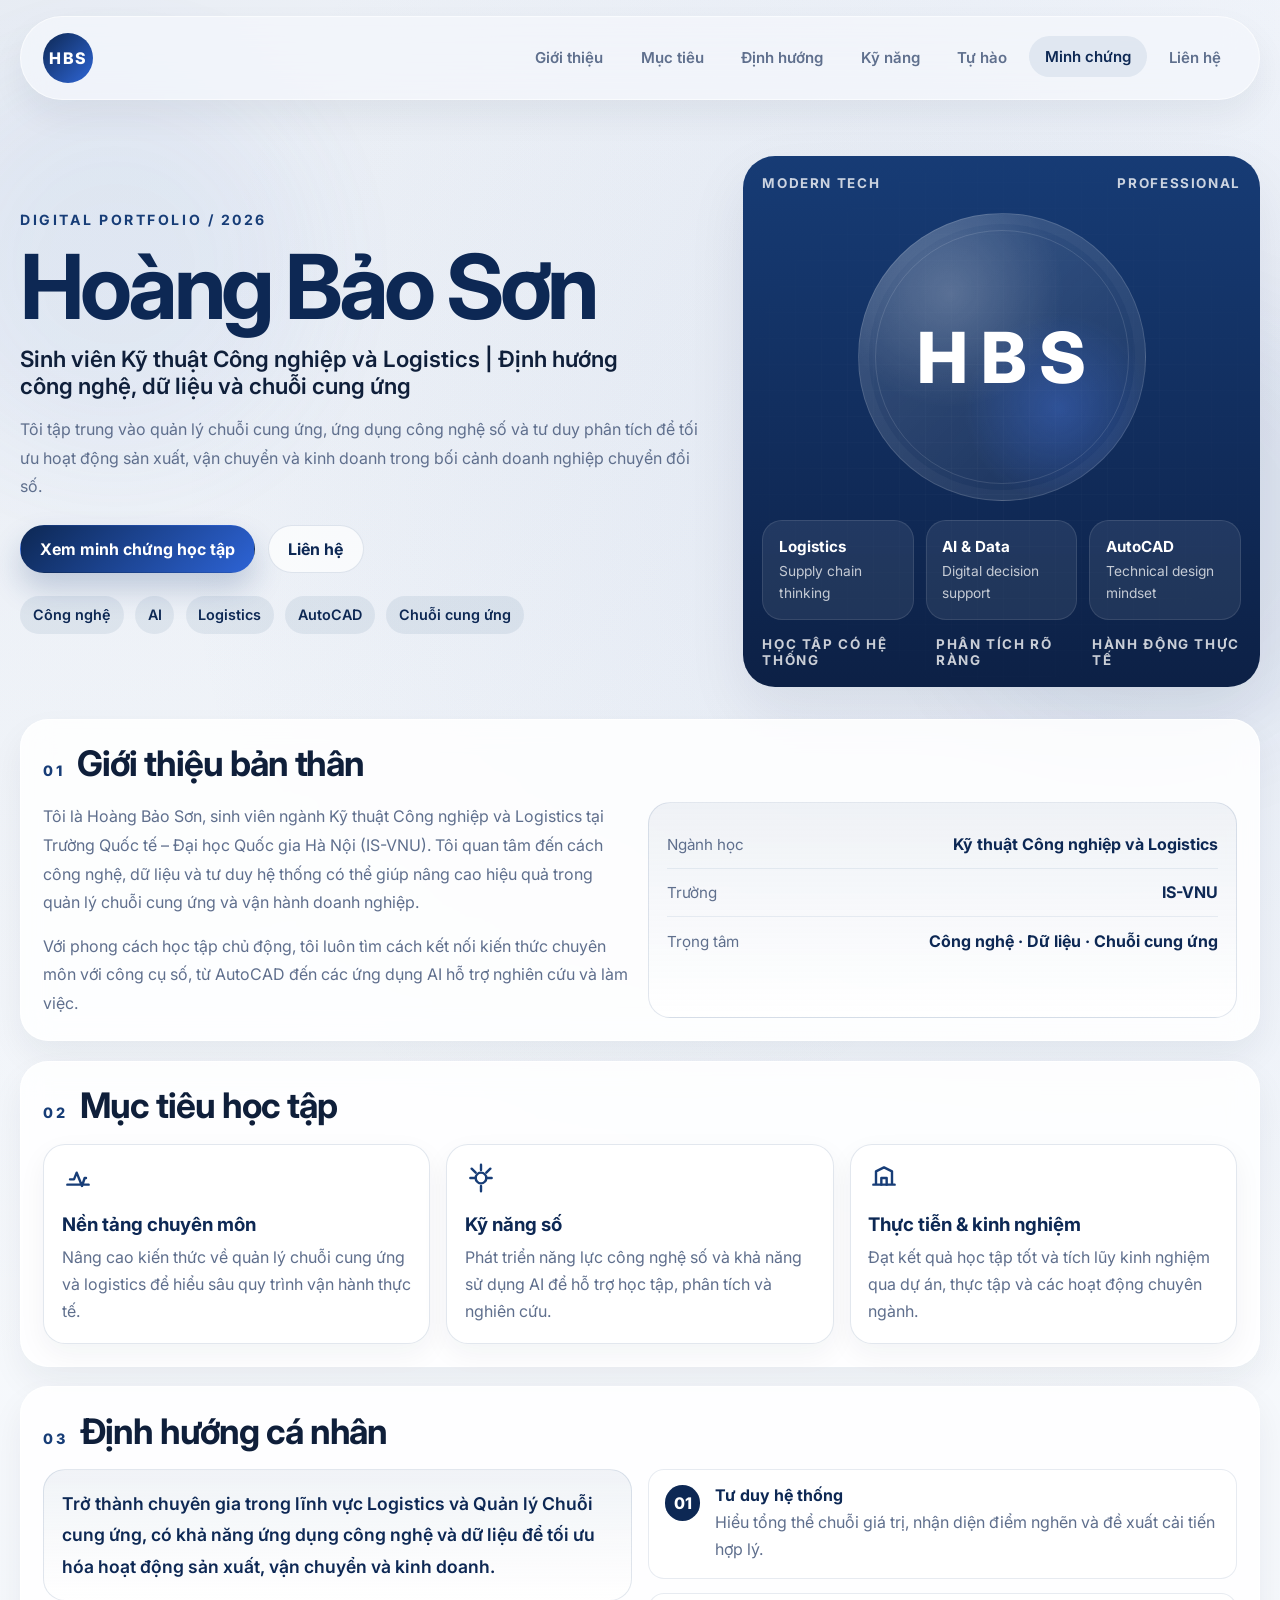
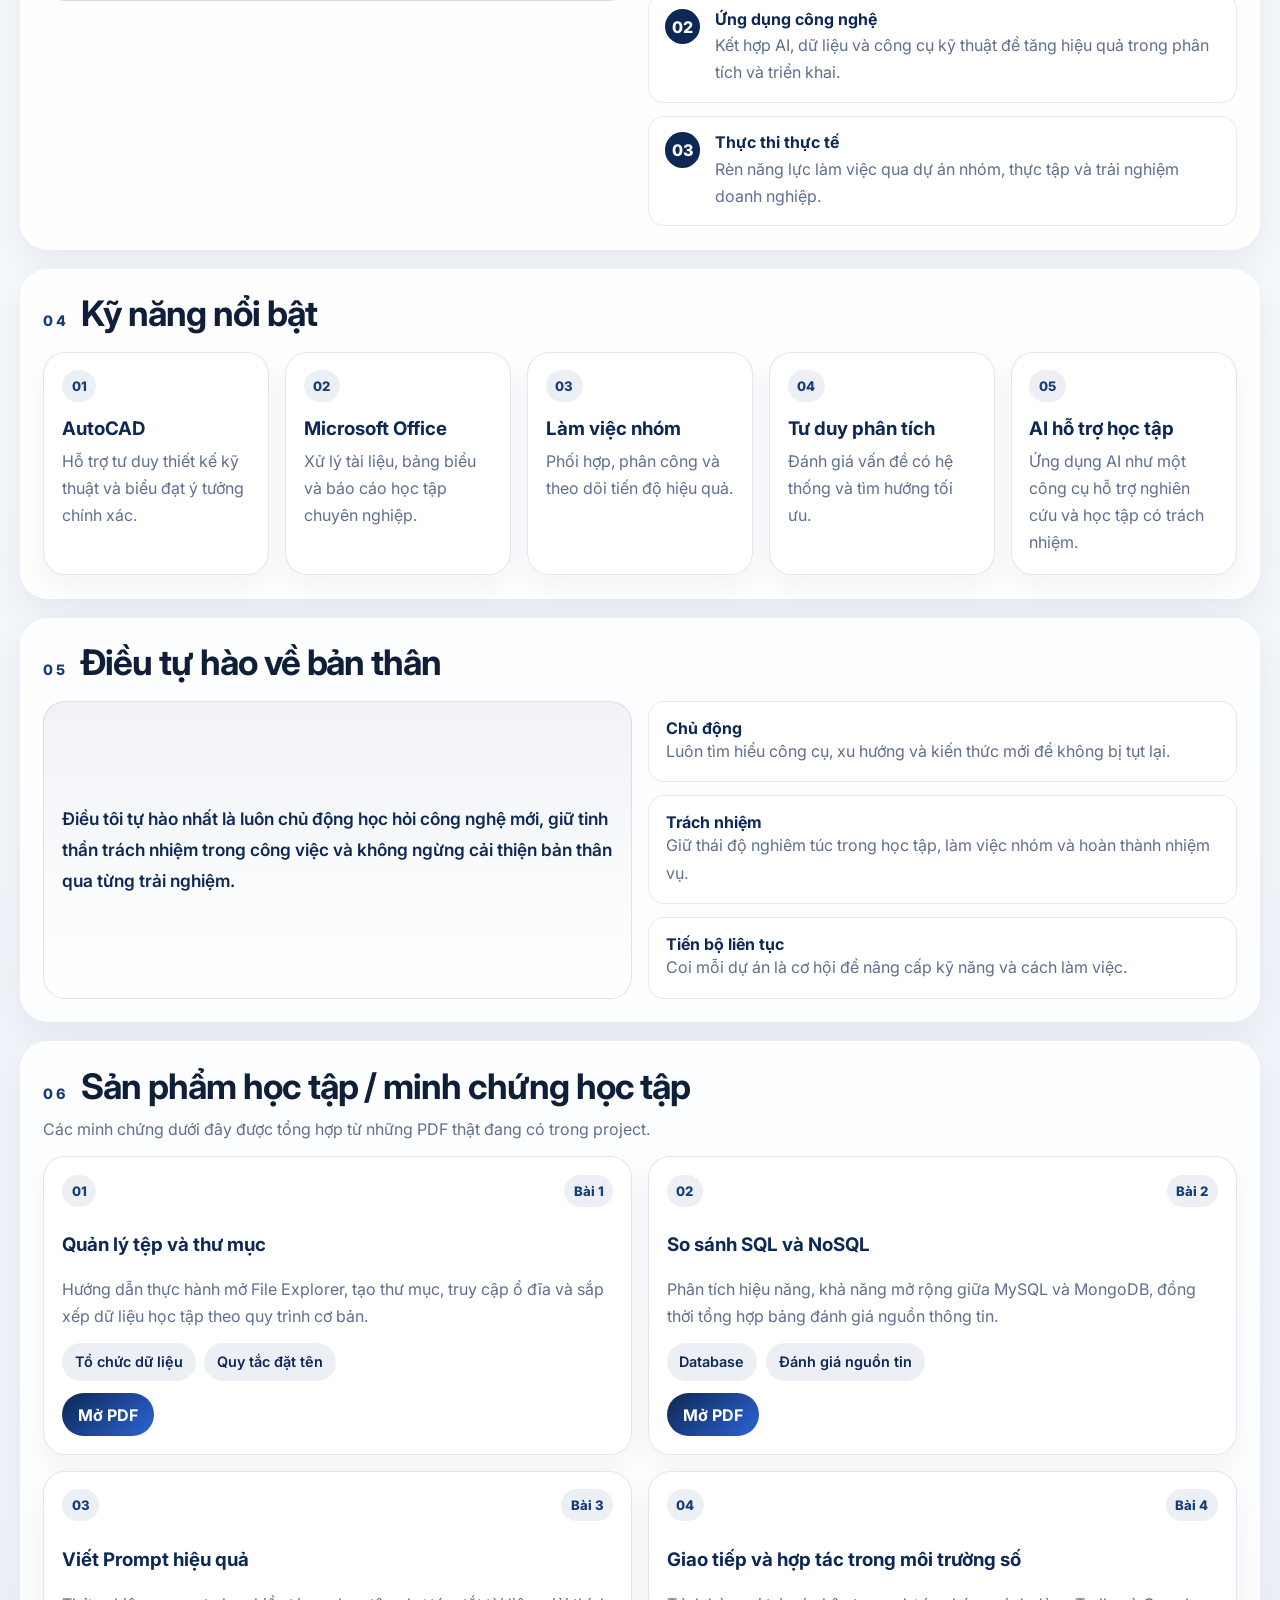
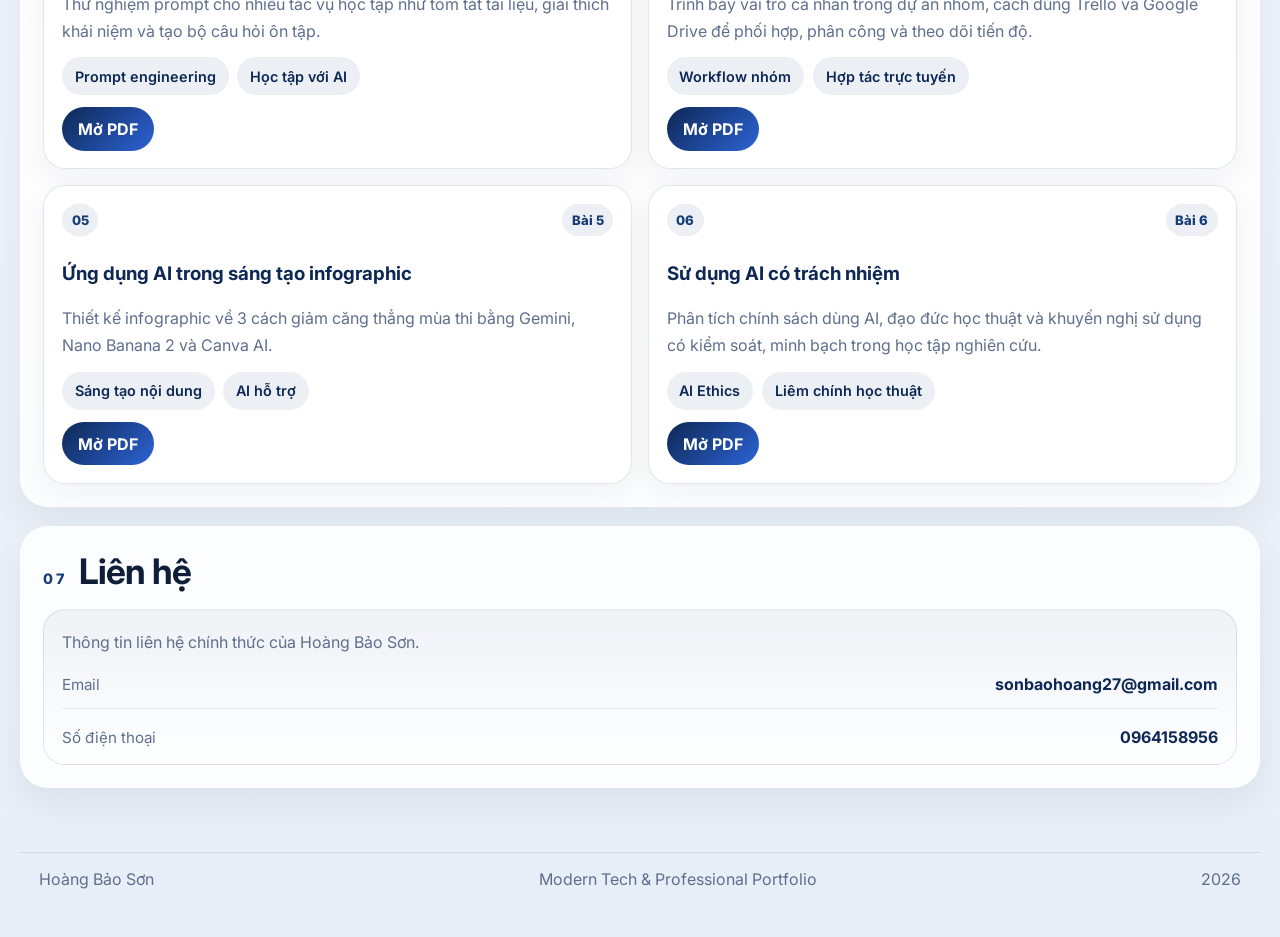
==== commit 18f87d22: "Update contact info for Hoang Son Co-authored-by: Copilot <223556219+Copilot@users.noreply.github.co" ====
--- a/index.html
+++ b/index.html
@@ -313,14 +313,14 @@
           <h2>Liên hệ</h2>
         </div>
         <div class="contact-box">
-          <p>Thông tin liên hệ chính thức sẽ được cập nhật khi có dữ liệu xác thực.</p>
+          <p>Thông tin liên hệ chính thức của Hoàng Bảo Sơn.</p>
           <div class="contact-status">
             <span>Email</span>
-            <strong>Đang cập nhật</strong>
+            <strong>sonbaohoang27@gmail.com</strong>
           </div>
           <div class="contact-status">
-            <span>Điện thoại</span>
-            <strong>Đang cập nhật</strong>
+            <span>Số điện thoại</span>
+            <strong>0964158956</strong>
           </div>
         </div>
       </article>
